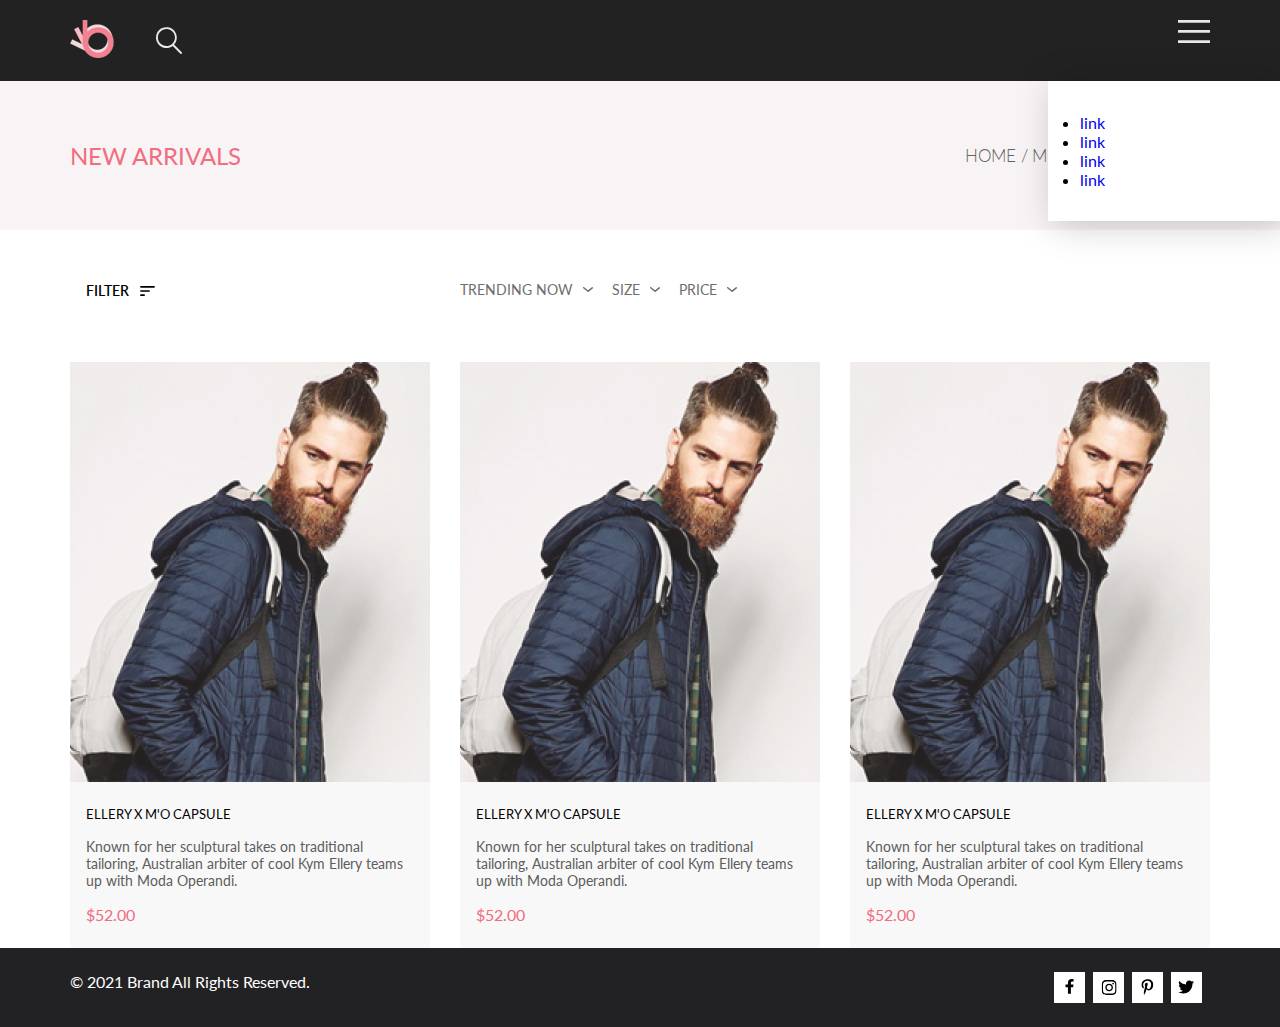
==== index.html @ 2cb0a911 "25 june" ====
<!DOCTYPE html>
<html lang="en">
<head>
    <link rel="preconnect" href="https://fonts.googleapis.com">
    <link rel="preconnect" href="https://fonts.gstatic.com" crossorigin>
    <link href="https://fonts.googleapis.com/css2?family=Lato:wght@300;400;700&display=swap" rel="stylesheet">
    <meta charset="UTF-8">
    <meta http-equiv="X-UA-Compatible" content="IE=edge">
    <meta name="viewport" content="width=device-width, initial-scale=1.0">
    <title>Document</title>
    <link rel="stylesheet" href="css/style.css">
</head>
<body>
    <div class="box-content">
        <header class="header center">
            <div class="header__left">
                <a href="index.html" class="logo"><img src="img/logo.svg" alt=""></a>
                <svg width="27" height="28" viewBox="0 0 27 28" fill="none" xmlns="http://www.w3.org/2000/svg">
                    <path d="M19.0589 17.6249C20.6705 15.8648 21.6275 13.6038 21.769 11.2215C21.9106 8.8392 21.2281 6.48075 19.8362 4.5422C18.4443 2.60365 16.4278 1.20306 14.1252 0.575643C11.8227 -0.0517774 9.37437 0.132183 7.19143 1.09663C5.0085 2.06108 3.22389 3.74727 2.1373 5.87205C1.05071 7.99682 0.728322 10.4308 1.22426 12.7652C1.72021 15.0996 3.00428 17.1922 4.86085 18.6917C6.71741 20.1912 9.0334 21.0063 11.4199 20.9999C13.6723 21.003 15.8638 20.269 17.6599 18.9099L25.4079 26.7169C25.4934 26.806 25.5958 26.8771 25.7091 26.926C25.8225 26.975 25.9444 27.0008 26.0679 27.0019C26.1916 27.0023 26.314 26.9772 26.4276 26.9282C26.5411 26.8792 26.6434 26.8072 26.7279 26.7169C26.9018 26.536 26.999 26.2949 26.999 26.0439C26.999 25.793 26.9018 25.5518 26.7279 25.3709L19.0589 17.6249ZM2.88589 10.4999C2.89873 8.81465 3.41021 7.17089 4.35586 5.77587C5.30151 4.38086 6.63899 3.29703 8.1997 2.66102C9.76042 2.02501 11.4745 1.86529 13.1258 2.202C14.7772 2.53871 16.2919 3.35678 17.479 4.55307C18.6661 5.74935 19.4725 7.27031 19.7965 8.92421C20.1204 10.5781 19.9475 12.2909 19.2995 13.8467C18.6515 15.4024 17.5574 16.7315 16.1551 17.6664C14.7529 18.6013 13.1052 19.1001 11.4199 19.0999C9.14843 19.0891 6.97409 18.1774 5.3741 16.5651C3.77412 14.9527 2.87924 12.7714 2.88589 10.4999Z" fill="#E8E8E8"/>
                    </svg>
                    
            </div>

            <div class="header__right">
                <label for="burger"><img src="img/burger.svg" 
                    alt="burger-menu"></label>
                <input id="burger" type="checkbox">
                <nav class="nav">
                    <ul>
                        <li><a href="#">link</a></li>
                        <li><a href="#">link</a></li>
                        <li><a href="#">link</a></li>
                        <li><a href="#">link</a></li>
                    </ul>
                    
                </nav>
            </div>

        </header>
        <div class="top-head center">
            <h2 class="top-head__heading">NEW ARRIVALS</h2>
            <nav class="breadcrumbs">
                <a href="" class="breadcrumbs__link">HOME /</a>
                <a href="" class="breadcrumbs__link">MEN /</a>
                <a href="" class="breadcrumbs__link breadcrumbs__link_site">NEW ARRIVALS</a>
            </nav>
        </div>
    
        <div class="filter-sort center">
            <details class="filter" >
                <!-- open -->
                <summary class="filter__summary"><span class="filter__heading">FILTER</span>
                    <svg width="15" height="10" viewBox="0 0 15 10" fill="none" xmlns="http://www.w3.org/2000/svg">
                        <path d="M0.833333 10H4.16667C4.625 10 5 9.625 5 9.16667C5 8.70833 4.625 8.33333 4.16667 8.33333H0.833333C0.375 8.33333 0 8.70833 0 9.16667C0 9.625 0.375 10 0.833333 10ZM0 0.833333C0 1.29167 0.375 1.66667 0.833333 1.66667H14.1667C14.625 1.66667 15 1.29167 15 0.833333C15 0.375 14.625 0 14.1667 0H0.833333C0.375 0 0 0.375 0 0.833333ZM0.833333 5.83333H9.16667C9.625 5.83333 10 5.45833 10 5C10 4.54167 9.625 4.16667 9.16667 4.16667H0.833333C0.375 4.16667 0 4.54167 0 5C0 5.45833 0.375 5.83333 0.833333 5.83333Z" fill="black"/>
                        </svg>
                        
                </summary>
                <div class="filter__content">
                    <details open class="filter__item">
                        <summary class="filter__head">
                            CATEGORY
                        </summary>
                        <div class="filter__link-box">
                            <a href="" class="filter__link"> Accessories</a>
                        <a href="" class="filter__link"> Bags</a>
                        <a href="" class="filter__link"> Denim</a>
                        <a href="" class="filter__link"> Hoodies & Sweatshirts</a>
                        <a href="" class="filter__link"> Jackets & Coats</a>
                        <a href="" class="filter__link"> Polos</a>
                        <a href="" class="filter__link"> Shirts</a>
                        <a href="" class="filter__link"> Shoes</a>
                        <a href="" class="filter__link"> Sweaters & Knits</a>
                        <a href="" class="filter__link"> T-Shirts</a>
                        <a href="" class="filter__link"> Tanks</a>
                        </div>
                    </details>
                    <details class="filter__item">
                        <summary class="filter__head">
                            BRAND
                        </summary>
                        <div class="filter__link-box">
                            <a href="" class="filter__link"> Accessories</a>
                        <a href="" class="filter__link"> Bags</a>
                        <a href="" class="filter__link"> Denim</a>
                        <a href="" class="filter__link"> Hoodies & Sweatshirts</a>
                        <a href="" class="filter__link"> Jackets & Coats</a>
                        <a href="" class="filter__link"> Polos</a>
                        <a href="" class="filter__link"> Shirts</a>
                        <a href="" class="filter__link"> Shoes</a>
                        <a href="" class="filter__link"> Sweaters & Knits</a>
                        <a href="" class="filter__link"> T-Shirts</a>
                        <a href="" class="filter__link"> Tanks</a>
                        </div>
                    </details>
                    <details class="filter__item">
                        <summary class="filter__head">
                            DESIGN
                        </summary>
                        <div class="filter__link-box">
                            <a href="" class="filter__link"> Accessories</a>
                        <a href="" class="filter__link"> Bags</a>
                        <a href="" class="filter__link"> Denim</a>
                        <a href="" class="filter__link"> Hoodies & Sweatshirts</a>
                        <a href="" class="filter__link"> Jackets & Coats</a>
                        <a href="" class="filter__link"> Polos</a>
                        <a href="" class="filter__link"> Shirts</a>
                        <a href="" class="filter__link"> Shoes</a>
                        <a href="" class="filter__link"> Sweaters & Knits</a>
                        <a href="" class="filter__link"> T-Shirts</a>
                        <a href="" class="filter__link"> Tanks</a>
                        </div>
                    </details>
                </div>
            </details>
            <div class="sort">
                <details class="sort__details">
                    <summary class="sort__summary"><span class="sort__heading">TRENDING NOW</span>
                        <svg width="11" height="6" viewBox="0 0 11 6" fill="none" xmlns="http://www.w3.org/2000/svg">
                            <path d="M5.00214 5.00214C4.83521 5.00247 4.67343 4.94433 4.54488 4.83782L0.258102 1.2655C0.112196 1.14422 0.0204417 0.969958 0.00302325 0.781035C-0.0143952 0.592112 0.0439493 0.404007 0.165221 0.258101C0.286493 0.112196 0.460759 0.0204417 0.649682 0.00302327C0.838605 -0.0143952 1.02671 0.043949 1.17262 0.165221L5.00214 3.36602L8.83167 0.279536C8.90475 0.220188 8.98884 0.175869 9.0791 0.149125C9.16937 0.122382 9.26403 0.113741 9.35764 0.1237C9.45126 0.133659 9.54198 0.162021 9.6246 0.207156C9.70722 0.252292 9.7801 0.313311 9.83906 0.386705C9.90449 0.460167 9.95405 0.546351 9.98462 0.639855C10.0152 0.733359 10.0261 0.83217 10.0167 0.930097C10.0073 1.02802 9.97784 1.12296 9.93005 1.20895C9.88227 1.29494 9.81724 1.37013 9.73904 1.42982L5.45225 4.88068C5.32002 4.97036 5.16154 5.01312 5.00214 5.00214V5.00214Z" fill="#6F6E6E"/>
                            </svg>
                            
                    </summary>
                </details>
    
                <details class="sort__details">
                    <summary class="sort__summary"><span class="sort__heading">SIZE</span>
                        <svg width="11" height="6" viewBox="0 0 11 6" fill="none" xmlns="http://www.w3.org/2000/svg">
                            <path d="M5.00214 5.00214C4.83521 5.00247 4.67343 4.94433 4.54488 4.83782L0.258102 1.2655C0.112196 1.14422 0.0204417 0.969958 0.00302325 0.781035C-0.0143952 0.592112 0.0439493 0.404007 0.165221 0.258101C0.286493 0.112196 0.460759 0.0204417 0.649682 0.00302327C0.838605 -0.0143952 1.02671 0.043949 1.17262 0.165221L5.00214 3.36602L8.83167 0.279536C8.90475 0.220188 8.98884 0.175869 9.0791 0.149125C9.16937 0.122382 9.26403 0.113741 9.35764 0.1237C9.45126 0.133659 9.54198 0.162021 9.6246 0.207156C9.70722 0.252292 9.7801 0.313311 9.83906 0.386705C9.90449 0.460167 9.95405 0.546351 9.98462 0.639855C10.0152 0.733359 10.0261 0.83217 10.0167 0.930097C10.0073 1.02802 9.97784 1.12296 9.93005 1.20895C9.88227 1.29494 9.81724 1.37013 9.73904 1.42982L5.45225 4.88068C5.32002 4.97036 5.16154 5.01312 5.00214 5.00214V5.00214Z" fill="#6F6E6E"/>
                            </svg>
                            
                    </summary>
                    <div class="sort__box">
                        <div class="sort__check">
                            <input id="sort__check1" type="checkbox">
                            <label for="sort__check1">XS</label>
                        </div>
    
                        <div class="sort__check">
                            <input id="sort__check2" type="checkbox">
                            <label for="sort__check2">S</label>
                        </div>
    
                        <div class="sort__check">
                            <input id="sort__check3" type="checkbox">
                            <label for="sort__check3">M</label>
                        </div>
    
                        <div class="sort__check">
                            <input id="sort__check4" type="checkbox">
                            <label for="sort__check4">L</label>
                        </div>
                    </div>
                </details>
    
                <details >
                    <summary class="sort__summary"><span class="sort__heading">PRICE</span>
                        <svg width="11" height="6" viewBox="0 0 11 6" fill="none" xmlns="http://www.w3.org/2000/svg">
                            <path d="M5.00214 5.00214C4.83521 5.00247 4.67343 4.94433 4.54488 4.83782L0.258102 1.2655C0.112196 1.14422 0.0204417 0.969958 0.00302325 0.781035C-0.0143952 0.592112 0.0439493 0.404007 0.165221 0.258101C0.286493 0.112196 0.460759 0.0204417 0.649682 0.00302327C0.838605 -0.0143952 1.02671 0.043949 1.17262 0.165221L5.00214 3.36602L8.83167 0.279536C8.90475 0.220188 8.98884 0.175869 9.0791 0.149125C9.16937 0.122382 9.26403 0.113741 9.35764 0.1237C9.45126 0.133659 9.54198 0.162021 9.6246 0.207156C9.70722 0.252292 9.7801 0.313311 9.83906 0.386705C9.90449 0.460167 9.95405 0.546351 9.98462 0.639855C10.0152 0.733359 10.0261 0.83217 10.0167 0.930097C10.0073 1.02802 9.97784 1.12296 9.93005 1.20895C9.88227 1.29494 9.81724 1.37013 9.73904 1.42982L5.45225 4.88068C5.32002 4.97036 5.16154 5.01312 5.00214 5.00214V5.00214Z" fill="#6F6E6E"/>
                            </svg>
                            
                    </summary>
                </details>
            </div>
        </div>
    
        <div class="product-box center">
            <div class="product">
                <img class="product__img" src="img/product1.jpg" alt="product">
                <div class="product__content">
                    <a href="#" class="product__name">ELLERY X M'O CAPSULE</a>
                    <p class="product__text">
                        Known for her sculptural takes on traditional tailoring, Australian arbiter of cool Kym Ellery teams up with Moda Operandi.
                    </p>
                    <p class="product__price">$52.00</p>
                </div>
            </div>
            <div class="product">
                <img class="product__img" src="img/product1.jpg" alt="product">
                <div class="product__content">
                    <a href="#" class="product__name">ELLERY X M'O CAPSULE</a>
                    <p class="product__text">
                        Known for her sculptural takes on traditional tailoring, Australian arbiter of cool Kym Ellery teams up with Moda Operandi.
                    </p>
                    <p class="product__price">$52.00</p>
                </div>
            </div>
    
            <div class="product">
                <img class="product__img" src="img/product1.jpg" alt="product">
                <div class="product__content">
                    <a href="#" class="product__name">ELLERY X M'O CAPSULE</a>
                    <p class="product__text">
                        Known for her sculptural takes on traditional tailoring, Australian arbiter of cool Kym Ellery teams up with Moda Operandi.
                    </p>
                    <p class="product__price">$52.00</p>
                </div>
            </div>
        </div>
    
        <footer class="footer center">
            <div class="container">
                <div class="footer__wrapper">
                    <div class="footer__copyright">
                        © 2021  Brand  All Rights Reserved.
                    </div>
                    <div class="footer__socials">
                        <div class="footer__socials__faicebook">
                            <a href="#"><svg class="change-color" width="11" height="16" viewBox="0 0 11 16" fill="none" xmlns="http://www.w3.org/2000/svg">
                                <path d="M9.08836 8.28L9.50686 5.61602H6.89022V3.88729C6.89022 3.15847 7.25574 2.44806 8.42765 2.44806H9.61722V0.179975C9.61722 0.179975 8.53772 0 7.50561 0C5.35073 0 3.9422 1.27593 3.9422 3.5857V5.61602H1.54688V8.28H3.9422V14.72H6.89022V8.28H9.08836Z" fill="black"/>
                                </svg>
                                </a>
                        </div>
                        <div class="footer__socials__inst">
                            <a href="#">
                                <svg class="change-color" width="16" height="17" viewBox="0 0 16 17" fill="none" xmlns="http://www.w3.org/2000/svg">
                                    <g clip-path="url(#clip0_128_234)">
                                    <path d="M8.13897 4.68159C6.02383 4.68159 4.31774 6.38491 4.31774 8.49663C4.31774 10.6083 6.02383 12.3117 8.13897 12.3117C10.2541 12.3117 11.9602 10.6083 11.9602 8.49663C11.9602 6.38491 10.2541 4.68159 8.13897 4.68159ZM8.13897 10.9769C6.77211 10.9769 5.65467 9.8646 5.65467 8.49663C5.65467 7.12866 6.76878 6.01636 8.13897 6.01636C9.50915 6.01636 10.6233 7.12866 10.6233 8.49663C10.6233 9.8646 9.50583 10.9769 8.13897 10.9769V10.9769ZM13.0078 4.52554C13.0078 5.02026 12.6087 5.41538 12.1165 5.41538C11.621 5.41538 11.2252 5.01694 11.2252 4.52554C11.2252 4.03413 11.6243 3.63569 12.1165 3.63569C12.6087 3.63569 13.0078 4.03413 13.0078 4.52554ZM15.5386 5.42866C15.4821 4.23667 15.2094 3.18081 14.3347 2.31089C13.4634 1.44097 12.4058 1.1687 11.2119 1.10894C9.9814 1.03921 6.29321 1.03921 5.0627 1.10894C3.8721 1.16538 2.81453 1.43765 1.93987 2.30757C1.06522 3.17749 0.795836 4.23335 0.735973 5.42534C0.666134 6.65386 0.666134 10.3361 0.735973 11.5646C0.79251 12.7566 1.06522 13.8124 1.93987 14.6824C2.81453 15.5523 3.86878 15.8246 5.0627 15.8843C6.29321 15.9541 9.9814 15.9541 11.2119 15.8843C12.4058 15.8279 13.4634 15.5556 14.3347 14.6824C15.2061 13.8124 15.4788 12.7566 15.5386 11.5646C15.6085 10.3361 15.6085 6.65718 15.5386 5.42866V5.42866ZM13.949 12.8828C13.6895 13.5335 13.1874 14.0349 12.5322 14.2972C11.5511 14.6857 9.22314 14.596 8.13897 14.596C7.05479 14.596 4.72348 14.6824 3.74573 14.2972C3.09389 14.0382 2.59171 13.5369 2.32898 12.8828C1.93987 11.9033 2.02967 9.57905 2.02967 8.49663C2.02967 7.41421 1.9432 5.08667 2.32898 4.1105C2.58838 3.45972 3.09056 2.95835 3.74573 2.69604C4.7268 2.30757 7.05479 2.39722 8.13897 2.39722C9.22314 2.39722 11.5545 2.31089 12.5322 2.69604C13.184 2.95503 13.6862 3.4564 13.949 4.1105C14.3381 5.08999 14.2483 7.41421 14.2483 8.49663C14.2483 9.57905 14.3381 11.9066 13.949 12.8828Z" fill="black"/>
                                    </g>
                                    <defs>
                                    <clipPath id="clip0_128_234">
                                    <rect width="14.8991" height="17" fill="white" transform="translate(0.685547)"/>
                                    </clipPath>
                                    </defs>
                                    </svg>
                            </a>
                        </div>
                        <div class="footer__socials__pintrest">
                            <a href="#"><svg class="change-color" width="13" height="16" viewBox="0 0 13 16" fill="none" xmlns="http://www.w3.org/2000/svg">
                                <g clip-path="url(#clip0_128_242)">
                                <path d="M6.74032 0.203125C3.55564 0.203125 0.408203 2.34063 0.408203 5.8C0.408203 8 1.63738 9.25 2.38233 9.25C2.68963 9.25 2.86655 8.3875 2.86655 8.14375C2.86655 7.85313 2.13091 7.23438 2.13091 6.025C2.13091 3.5125 4.03055 1.73125 6.4889 1.73125C8.60271 1.73125 10.1671 2.94062 10.1671 5.1625C10.1671 6.82187 9.50597 9.93437 7.36422 9.93437C6.59133 9.93437 5.93018 9.37187 5.93018 8.56563C5.93018 7.38438 6.74963 6.24062 6.74963 5.02187C6.74963 2.95312 3.835 3.32812 3.835 5.82812C3.835 6.35313 3.90018 6.93437 4.13298 7.4125C3.70463 9.26875 2.82931 12.0344 2.82931 13.9469C2.82931 14.5375 2.91311 15.1188 2.96899 15.7094C3.07452 15.8281 3.02175 15.8156 3.18316 15.7563C4.74757 13.6 4.69169 13.1781 5.3994 10.3562C5.78119 11.0875 6.76826 11.4812 7.55046 11.4812C10.8469 11.4812 12.3275 8.24688 12.3275 5.33125C12.3275 2.22813 9.66427 0.203125 6.74032 0.203125Z" fill="black"/>
                                </g>
                                <defs>
                                <clipPath id="clip0_128_242">
                                <rect width="11.9193" height="16" fill="white" transform="translate(0.408203)"/>
                                </clipPath>
                                </defs>
                                </svg>
                                </a>
                        </div>
                        <div class="footer__socials__twitter">
                            <a href="#"><svg class="change-color" width="17" height="16" viewBox="0 0 17 16" fill="none" xmlns="http://www.w3.org/2000/svg">
                                <g clip-path="url(#clip0_128_238)">
                                <path d="M14.417 4.74052C14.427 4.88264 14.427 5.0248 14.427 5.16692C14.427 9.50192 11.1498 14.4969 5.15986 14.4969C3.31448 14.4969 1.60022 13.9588 0.158203 13.0248C0.420396 13.0552 0.67247 13.0654 0.944752 13.0654C2.46741 13.0654 3.8691 12.5476 4.98843 11.6644C3.5565 11.6339 2.3565 10.6898 1.94305 9.39027C2.14475 9.4207 2.34642 9.44102 2.5582 9.44102C2.85063 9.44102 3.14308 9.40039 3.41533 9.32936C1.92291 9.02477 0.803551 7.70498 0.803551 6.11108V6.07048C1.23715 6.31414 1.74139 6.46642 2.2758 6.4867C1.39849 5.89786 0.823727 4.8928 0.823727 3.75573C0.823727 3.14661 0.985041 2.58823 1.26741 2.10092C2.87077 4.09077 5.28086 5.39023 7.98334 5.53239C7.93293 5.28873 7.90266 5.03495 7.90266 4.78114C7.90266 2.97402 9.35477 1.50195 11.1598 1.50195C12.0976 1.50195 12.9446 1.89789 13.5396 2.53748C14.2757 2.39536 14.9816 2.12123 15.6068 1.74561C15.3648 2.50705 14.8505 3.14664 14.1749 3.5527C14.8304 3.48167 15.4657 3.29889 16.0505 3.04511C15.6069 3.69483 15.0522 4.27348 14.417 4.74052Z" fill="black"/>
                                </g>
                                <defs>
                                <clipPath id="clip0_128_238">
                                <rect width="15.8924" height="16" fill="white" transform="translate(0.158203)"/>
                                </clipPath>
                                </defs>
                                </svg>
                                </a>
                        </div>
                    </div>
                </div>
            </div>
        </footer>
    </div>
</body>
</html>
---- css/style.css ----
* {
  margin: 0;
  padding: 0;
  box-sizing: border-box;
}

summary {
  display: block;
}

summary::-webkit-details-marker {
  display: none;
}

body {
  font-family: "Lato", sans-serif;
}

.header {
  background-color: #222;
  padding-top: 20px;
  padding-bottom: 20px;
  display: flex;
  justify-content: space-between;
}
.header__left {
  display: flex;
  align-items: center;
  gap: 41px;
}

#burger {
  position: absolute;
  left: -999999px;
  visibility: hidden;
}
#burger:checked ~ .nav {
  right: -232px;
}

.box-content {
  overflow: hidden;
}

.nav {
  background: #FFFFFF;
  box-shadow: 6px 4px 35px rgba(0, 0, 0, 0.21);
  width: 232px;
  padding: 32px;
  position: absolute;
  box-sizing: border-box;
  top: 81px;
  right: 0;
  transition: right 0.3s;
}

.center {
  padding-left: calc(50% - 570px);
  padding-right: calc(50% - 570px);
}

a {
  text-decoration: none;
}

.filter-sort {
  height: 132px;
  position: relative;
  display: flex;
  gap: 30px;
  padding-top: 39px;
}

.filter {
  position: relative;
  width: 360px;
  padding-top: 13px;
  z-index: 10;
}
.filter__content {
  background: #FFFFFF;
  padding-top: 0;
  padding-right: 16px;
  padding-bottom: 16px;
  padding-left: 16px;
}
.filter[open] {
  background: #FFFFFF;
  box-shadow: 6px 4px 35px rgba(0, 0, 0, 0.21);
}
.filter[open] .filter__heading {
  color: #F16D7F;
}
.filter[open] path {
  fill: #F16D7F;
}
.filter__summary {
  display: flex;
  align-items: center;
  gap: 11px;
  padding-left: 16px;
  cursor: pointer;
}
.filter__heading {
  font-size: 14px;
  font-weight: 600;
  line-height: 17px;
  color: #000;
}
.filter__item {
  margin-top: 16px;
}
.filter__link-box {
  display: flex;
  flex-direction: column;
  gap: 11px;
  padding: 24px 16px;
}
.filter__link {
  font-style: normal;
  font-weight: 400;
  font-size: 14px;
  line-height: 17px;
  color: #6F6E6E;
}
.filter__link:hover {
  color: #F16D7F;
}
.filter__head {
  padding: 8px 11px 11px 11px;
  font-style: normal;
  font-weight: 400;
  font-size: 14px;
  line-height: 17px;
  color: #6F6E6E;
  border-bottom: 1px solid #EBEBEB;
  border-left: 5px solid #F16D7F;
}
.filter__item[open] .filter__head {
  color: #F16D7F;
}

.sort {
  padding-top: 12px;
  display: flex;
  gap: 18px;
}
.sort__details {
  position: relative;
}
.sort__summary {
  display: flex;
  align-items: center;
  gap: 10px;
}
.sort__heading {
  font-style: normal;
  font-weight: 400;
  font-size: 14px;
  line-height: 17px;
  color: #6F6E6E;
}
.sort__box {
  display: flex;
  flex-direction: column;
  gap: 8px;
  position: absolute;
  left: -9px;
  top: 22px;
  background: #fff;
  box-shadow: 6px 4px 35px rgba(0, 0, 0, 0.21);
  padding: 7px 30px 11px 9px;
}
.sort__check {
  display: flex;
  gap: 9px;
  font-weight: 400;
  font-size: 14px;
  color: #6F6E6E;
}

.product-box {
  display: flex;
  justify-content: center;
  align-items: center;
  flex-wrap: wrap;
  gap: 30px;
}

.top-head {
  background: #F8F3F4;
  padding-top: 60px;
  padding-bottom: 60px;
  display: flex;
  align-items: center;
  justify-content: space-between;
}
.top-head__heading {
  font-size: 24px;
  font-weight: 400;
  line-height: 29px;
  color: #F16D7F;
}

.breadcrumbs__link {
  font-size: 17px;
  font-weight: 300;
  line-height: 17px;
  color: #636363;
}
.breadcrumbs__link_site {
  font-weight: 700;
  color: #F16D7F;
}

.product {
  width: 360px;
  display: flex;
  flex-direction: column;
}
.product__img {
  width: 100%;
}
.product__content {
  padding: 24px 16px;
  background-color: #F8F8F8;
  display: flex;
  flex-direction: column;
  gap: 16px;
}
.product__name {
  font-size: 13px;
  font-weight: 400;
  line-height: 16px;
  color: #000;
}
.product__text {
  font-size: 14px;
  color: #5D5D5D;
}
.product__price {
  font-size: 16px;
  line-height: 19px;
  font-style: normal;
  color: #F16D7F;
}

.footer {
  padding-top: 24px;
  padding-bottom: 24px;
  background: rgb(34, 34, 36);
  color: #fff;
}
.footer__wrapper {
  display: flex;
  justify-content: space-between;
  flex-wrap: wrap;
}
.footer__copyright {
  font-size: 16px;
  font-weight: 400;
}
.footer__socials {
  display: flex;
  justify-content: space-between;
}
.footer__socials__faicebook, .footer__socials__inst, .footer__socials__pintrest, .footer__socials__twitter {
  width: 31px;
  height: 31px;
  background: #fff;
  margin-right: 8px;
}
.footer__socials__faicebook svg, .footer__socials__inst svg, .footer__socials__pintrest svg, .footer__socials__twitter svg {
  display: block;
  margin: 0 auto;
  margin-top: 7px;
}

.change-color:hover path {
  fill: #F16D7F;
}/*# sourceMappingURL=style.css.map */
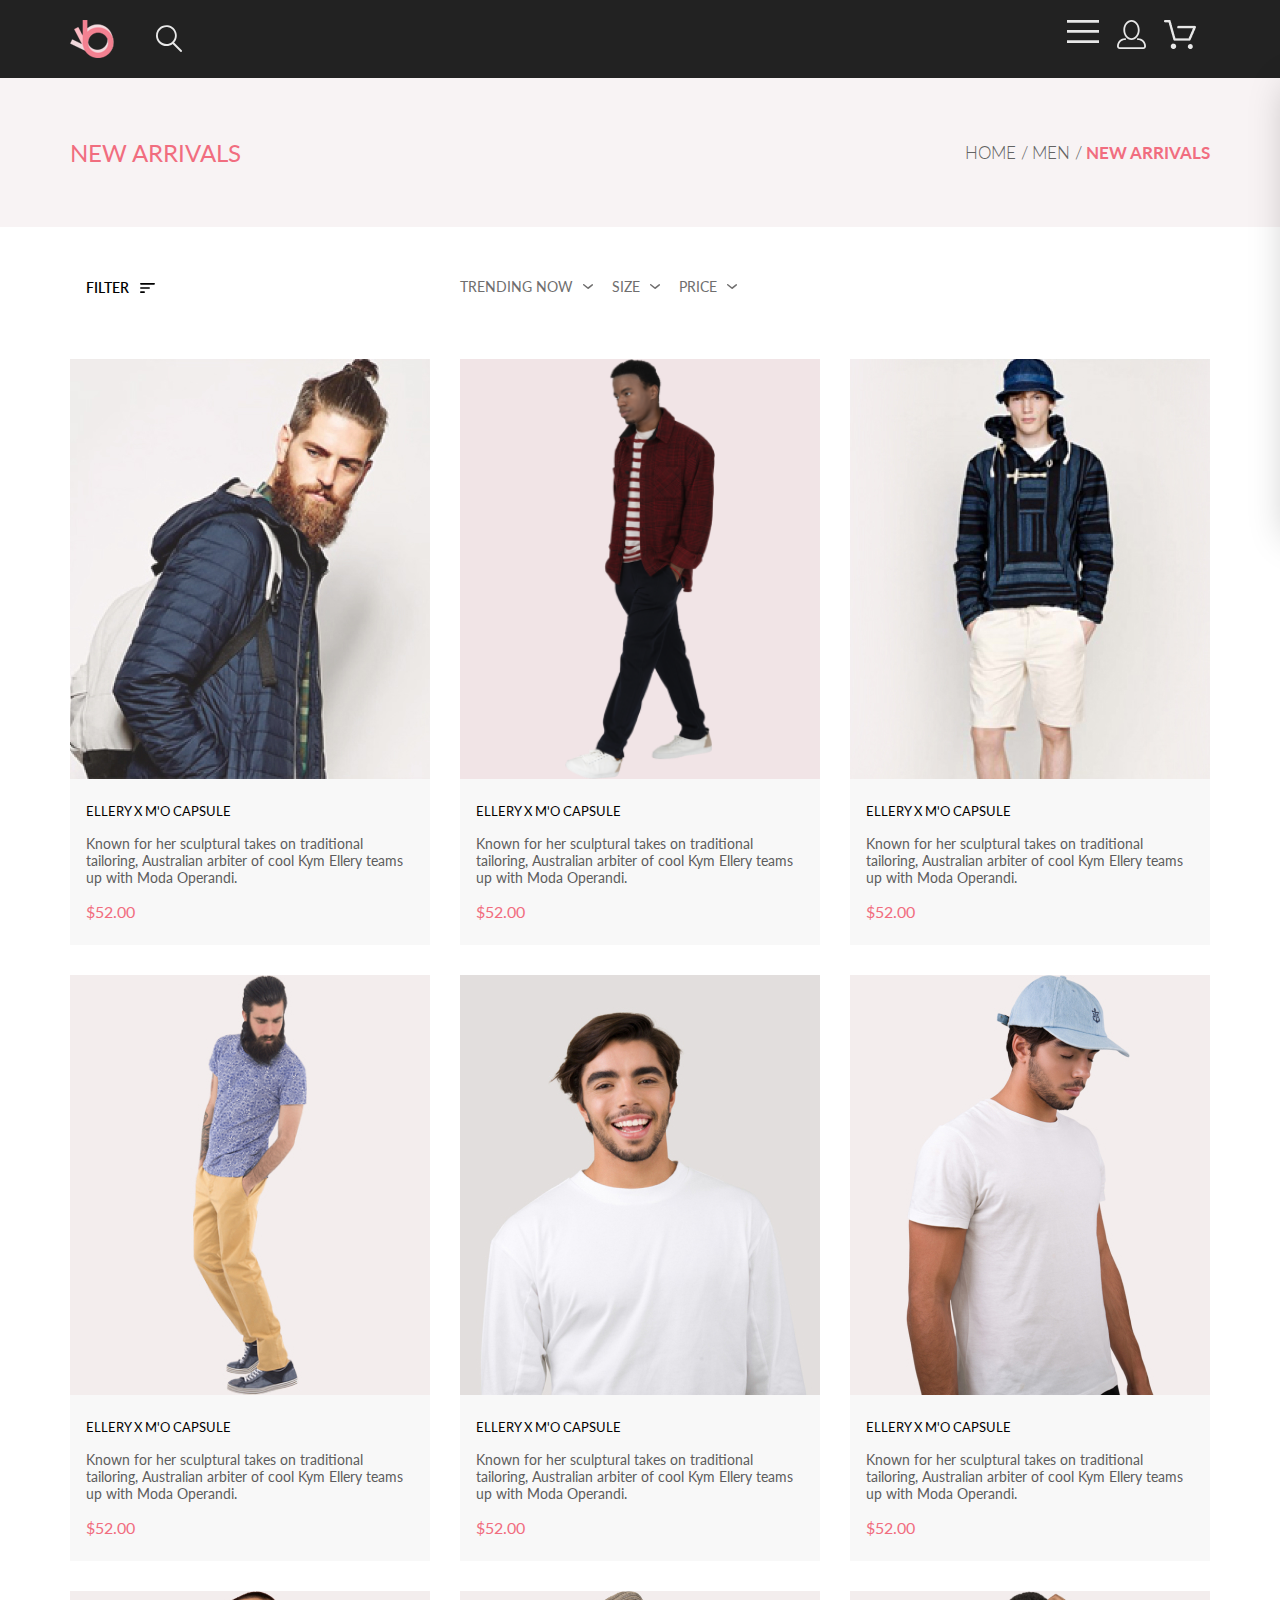
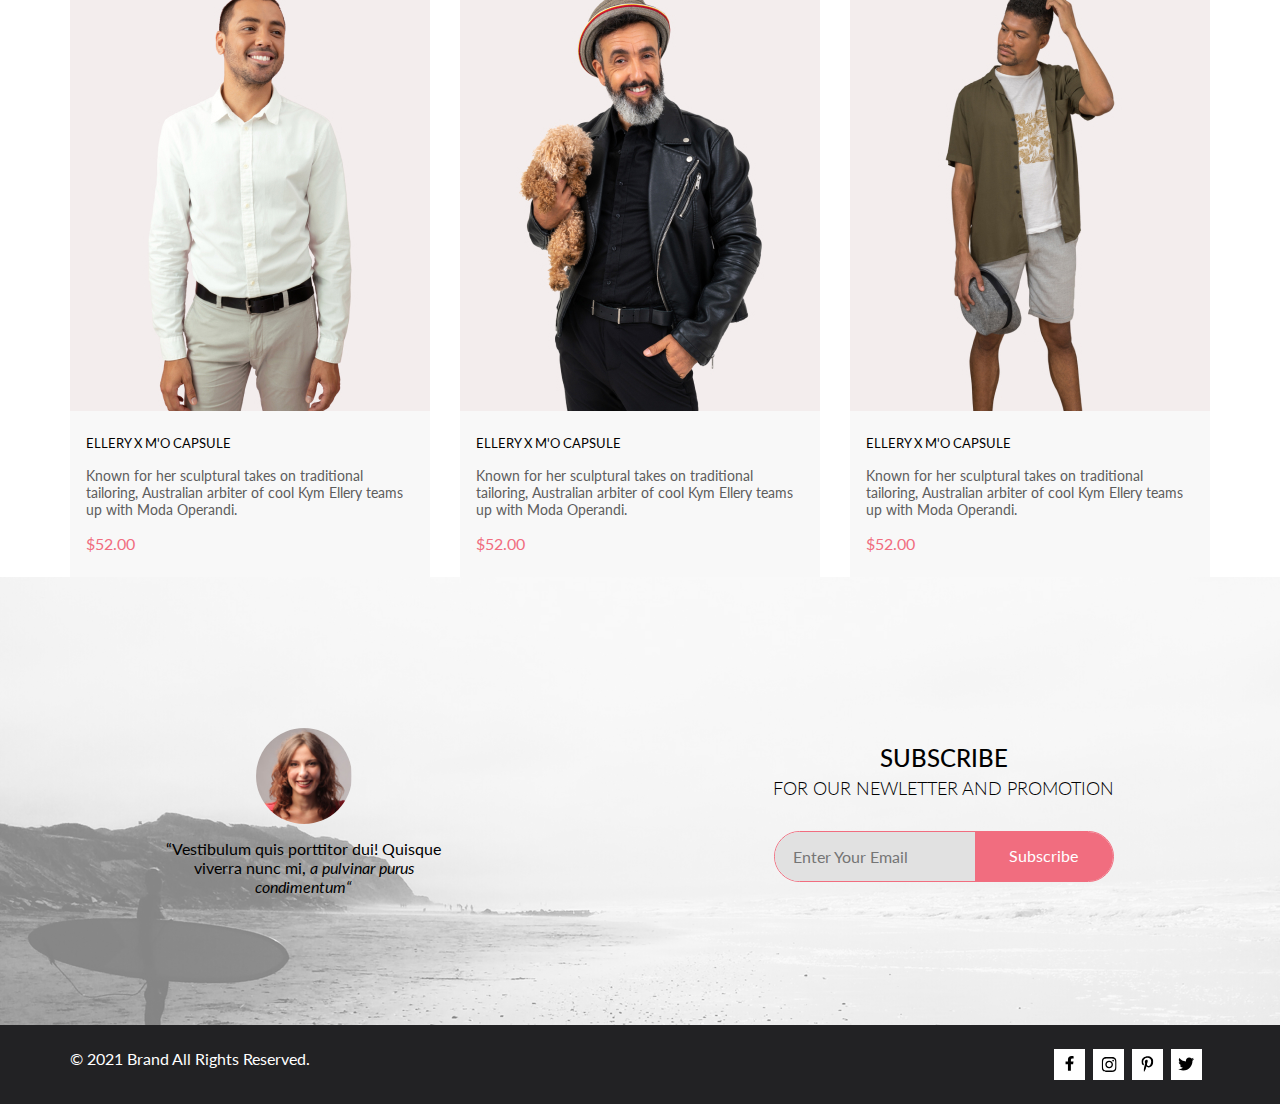
==== commit 65dff0bb: "26 june" ====
--- a/index.html
+++ b/index.html
@@ -9,6 +9,7 @@
     <meta name="viewport" content="width=device-width, initial-scale=1.0">
     <title>Document</title>
     <link rel="stylesheet" href="css/style.css">
+    <link rel="stylesheet" href="css/reset.css">
 </head>
 <body>
     <div class="box-content">
@@ -27,13 +28,39 @@
                 <input id="burger" type="checkbox">
                 <nav class="nav">
                     <ul>
-                        <li><a href="#">link</a></li>
-                        <li><a href="#">link</a></li>
-                        <li><a href="#">link</a></li>
-                        <li><a href="#">link</a></li>
+                        <div class="nav__title">MENU</div>
+                        <li >
+                            <a class="nav__link" href="#">WOMAN</a>
+                            <ul>
+                                <li class="nav__list"><a href="">T-Shirt</a></li>
+                                <li class="nav__list"><a href="">Denim</a></li>
+                                <li class="nav__list"><a href="">Dress</a></li>
+                                <li class="nav__list"><a href="">Shoes</a></li>
+                            </ul>
+                        </li>
+                        <li>
+                            <a class="nav__link" href="#">MAN</a>
+                            <ul>
+                                <li class="nav__list"><a href="">T-Shirt</a></li>
+                                <li class="nav__list"><a href="">Denim</a></li>
+                                <li class="nav__list"><a href="">Dress</a></li>
+                                <li class="nav__list"><a href="">Shoes</a></li>
+                            </ul>
+                        </li>
+                        <li>
+                            <a class="nav__link" href="#">KIDS</a>
+                            <ul>
+                                <li class="nav__list"><a href="">T-Shirt</a></li>
+                                <li class="nav__list"><a href="">Denim</a></li>
+                                <li class="nav__list"><a href="">Dress</a></li>
+                                <li class="nav__list"><a href="">Shoes</a></li>
+                            </ul>
+                        </li>
                     </ul>
                     
                 </nav>
+                <img src="img/man-icon.svg" alt="man-icon">
+                <img class="header__basket-icon" src="img/basket-icon.png" alt="basket-icon">
             </div>
 
         </header>
@@ -174,28 +201,128 @@
                     <p class="product__price">$52.00</p>
                 </div>
             </div>
-            <div class="product">
-                <img class="product__img" src="img/product1.jpg" alt="product">
-                <div class="product__content">
-                    <a href="#" class="product__name">ELLERY X M'O CAPSULE</a>
-                    <p class="product__text">
-                        Known for her sculptural takes on traditional tailoring, Australian arbiter of cool Kym Ellery teams up with Moda Operandi.
-                    </p>
-                    <p class="product__price">$52.00</p>
-                </div>
-            </div>
-    
-            <div class="product">
-                <img class="product__img" src="img/product1.jpg" alt="product">
-                <div class="product__content">
-                    <a href="#" class="product__name">ELLERY X M'O CAPSULE</a>
-                    <p class="product__text">
-                        Known for her sculptural takes on traditional tailoring, Australian arbiter of cool Kym Ellery teams up with Moda Operandi.
-                    </p>
-                    <p class="product__price">$52.00</p>
-                </div>
-            </div>
+            <div class="product product__img-pink">
+                <img class="product__img product__img_pink" src="img/product2.png" alt="product">
+                <div class="product__content">
+                    <a href="#" class="product__name">ELLERY X M'O CAPSULE</a>
+                    <p class="product__text">
+                        Known for her sculptural takes on traditional tailoring, Australian arbiter of cool Kym Ellery teams up with Moda Operandi.
+                    </p>
+                    <p class="product__price">$52.00</p>
+                </div>
+            </div>
+    
+            <div class="product">
+                <img class="product__img" src="img/product3.jpg" alt="product">
+                <div class="product__content">
+                    <a href="#" class="product__name">ELLERY X M'O CAPSULE</a>
+                    <p class="product__text">
+                        Known for her sculptural takes on traditional tailoring, Australian arbiter of cool Kym Ellery teams up with Moda Operandi.
+                    </p>
+                    <p class="product__price">$52.00</p>
+                </div>
+            </div>
+
+            <div class="product">
+                <img class="product__img" src="img/product4.jpg" alt="product">
+                <div class="product__content">
+                    <a href="#" class="product__name">ELLERY X M'O CAPSULE</a>
+                    <p class="product__text">
+                        Known for her sculptural takes on traditional tailoring, Australian arbiter of cool Kym Ellery teams up with Moda Operandi.
+                    </p>
+                    <p class="product__price">$52.00</p>
+                </div>
+            </div>
+
+            <div class="product">
+                <img class="product__img" src="img/product5.jpg" alt="product">
+                <div class="product__content">
+                    <a href="#" class="product__name">ELLERY X M'O CAPSULE</a>
+                    <p class="product__text">
+                        Known for her sculptural takes on traditional tailoring, Australian arbiter of cool Kym Ellery teams up with Moda Operandi.
+                    </p>
+                    <p class="product__price">$52.00</p>
+                </div>
+            </div>
+            <div class="product">
+                <img class="product__img" src="img/product6.jpg" alt="product">
+                <div class="product__content">
+                    <a href="#" class="product__name">ELLERY X M'O CAPSULE</a>
+                    <p class="product__text">
+                        Known for her sculptural takes on traditional tailoring, Australian arbiter of cool Kym Ellery teams up with Moda Operandi.
+                    </p>
+                    <p class="product__price">$52.00</p>
+                </div>
+            </div>
+
+            <div class="product">
+                <img class="product__img" src="img/product7.jpg" alt="product">
+                <div class="product__content">
+                    <a href="#" class="product__name">ELLERY X M'O CAPSULE</a>
+                    <p class="product__text">
+                        Known for her sculptural takes on traditional tailoring, Australian arbiter of cool Kym Ellery teams up with Moda Operandi.
+                    </p>
+                    <p class="product__price">$52.00</p>
+                </div>
+            </div>
+
+            <div class="product">
+                <img class="product__img" src="img/product8.jpg" alt="product">
+                <div class="product__content">
+                    <a href="#" class="product__name">ELLERY X M'O CAPSULE</a>
+                    <p class="product__text">
+                        Known for her sculptural takes on traditional tailoring, Australian arbiter of cool Kym Ellery teams up with Moda Operandi.
+                    </p>
+                    <p class="product__price">$52.00</p>
+                </div>
+            </div>
+
+            <div class="product">
+                <img class="product__img" src="img/product9.jpg" alt="product">
+                <div class="product__content">
+                    <a href="#" class="product__name">ELLERY X M'O CAPSULE</a>
+                    <p class="product__text">
+                        Known for her sculptural takes on traditional tailoring, Australian arbiter of cool Kym Ellery teams up with Moda Operandi.
+                    </p>
+                    <p class="product__price">$52.00</p>
+                </div>
+            </div>
+
         </div>
+
+        <section class="subscribe">
+            <div class="subscribe__opasity"></div>
+            <div class="container">
+                
+                <div class="subscribe__wrapper">
+                    <div class="subscribe__left-box">
+                        <div class="subscribe__round">
+                            <img src="img/subscr_wom.jpg" alt="">
+                        </div>
+                        <div class="subscribe__left-box__text">
+                            “Vestibulum quis porttitor dui!  Quisque <br> viverra nunc mi,  <span>a pulvinar purus <br> condimentum“</span>
+                        </div>
+                    </div>
+                    <div class="subscribe__right-box">
+                        <div class="subscribe__title">Subscribe</div>
+                        <div class="subscribe__subtitle">
+                            FOR OUR NEWLETTER AND PROMOTION
+                        </div>
+                        <form action="#">
+                            <div class="subscribe__form-box">
+                                <input type="email" name="first_name" class="subscribe__input" placeholder="Enter Your Email" required>
+                            <div class="subscribe__btn">
+                                <div class="subscribe__btn-text">
+                                    Subscribe
+                                </div>
+                            </div>
+                            </div>
+                        </form>
+                    </div>
+                </div>
+            </div>
+        </section>
+        
     
         <footer class="footer center">
             <div class="container">
--- a/css/style.css
+++ b/css/style.css
@@ -22,11 +22,15 @@
   padding-bottom: 20px;
   display: flex;
   justify-content: space-between;
+  position: relative;
 }
 .header__left {
   display: flex;
   align-items: center;
   gap: 41px;
+}
+.header__right img {
+  margin-right: 14px;
 }
 
 #burger {
@@ -34,8 +38,9 @@
   left: -999999px;
   visibility: hidden;
 }
+
 #burger:checked ~ .nav {
-  right: -232px;
+  right: 0px;
 }
 
 .box-content {
@@ -49,9 +54,30 @@
   padding: 32px;
   position: absolute;
   box-sizing: border-box;
-  top: 81px;
-  right: 0;
+  top: 82px;
+  right: -232px;
   transition: right 0.3s;
+}
+.nav__title {
+  margin-bottom: 14px;
+}
+.nav__link {
+  display: block;
+  color: #F16D7F;
+  padding-left: 16px;
+  margin-bottom: 8px;
+  border-bottom: 1px solid #EBEBEB;
+  padding-bottom: 4px;
+}
+.nav__list {
+  padding-left: 35px;
+}
+.nav__list a {
+  color: #6F6E6E;
+}
+.nav ul {
+  list-style: none;
+  margin-bottom: 10px;
 }
 
 .center {
@@ -219,7 +245,9 @@
   flex-direction: column;
 }
 .product__img {
-  width: 100%;
+  height: 420px;
+  margin: 0 auto;
+  text-align: center;
 }
 .product__content {
   padding: 24px 16px;
@@ -242,6 +270,104 @@
   font-size: 16px;
   line-height: 19px;
   font-style: normal;
+  color: #F16D7F;
+}
+.product__img-pink {
+  background: #F1E4E6;
+}
+
+.subscribe {
+  height: 448px;
+  background: url(../img/bg_sub.jpg) center center/cover no-repeat;
+  position: relative;
+}
+.subscribe__opasity {
+  position: absolute;
+  width: 100%;
+  height: 100%;
+  background-color: #fff;
+  opacity: 50%;
+  z-index: 0;
+}
+.subscribe__wrapper {
+  padding-top: 151px;
+  display: flex;
+  justify-content: space-between;
+  flex-wrap: wrap;
+  align-items: center;
+}
+.subscribe__left-box {
+  display: flex;
+  margin: 0 auto;
+  flex-direction: column;
+  align-items: center;
+  z-index: 1;
+}
+.subscribe__left-box__text {
+  text-align: center;
+  font-weight: 400;
+}
+.subscribe__left-box__text span {
+  font-style: italic;
+}
+.subscribe__round {
+  margin-bottom: 15px;
+}
+.subscribe__round img {
+  width: 96px;
+  height: 96px;
+  border-radius: 100%;
+}
+.subscribe__right-box {
+  display: flex;
+  flex-direction: column;
+  margin: 0 auto;
+  align-items: center;
+  z-index: 1;
+}
+.subscribe__title {
+  text-align: center;
+  text-transform: uppercase;
+  font-size: 24px;
+  font-weight: 500;
+  margin-bottom: 5px;
+}
+.subscribe__subtitle {
+  font-size: 18px;
+  font-weight: 300;
+  margin-bottom: 32px;
+}
+.subscribe__form-box {
+  display: flex;
+  border: 1px ridge #F16D7F;
+  border-radius: 30px;
+  width: 340px;
+}
+.subscribe__input {
+  width: 200px;
+  height: 49px;
+  font-family: inherit;
+  padding-left: 18px;
+  background-color: #E1E1E1;
+  border-top-left-radius: 30px;
+  border-bottom-left-radius: 30px;
+}
+.subscribe__btn {
+  display: inline-block;
+  background-color: #F16D7F;
+  width: 140px;
+  border-top-right-radius: 30px;
+  border-bottom-right-radius: 30px;
+}
+.subscribe__btn:hover {
+  background-color: #ccc;
+}
+.subscribe__btn-text {
+  text-align: center;
+  padding-top: 14px;
+  color: #fff;
+}
+.subscribe__btn-text:hover {
   color: #F16D7F;
 }
 
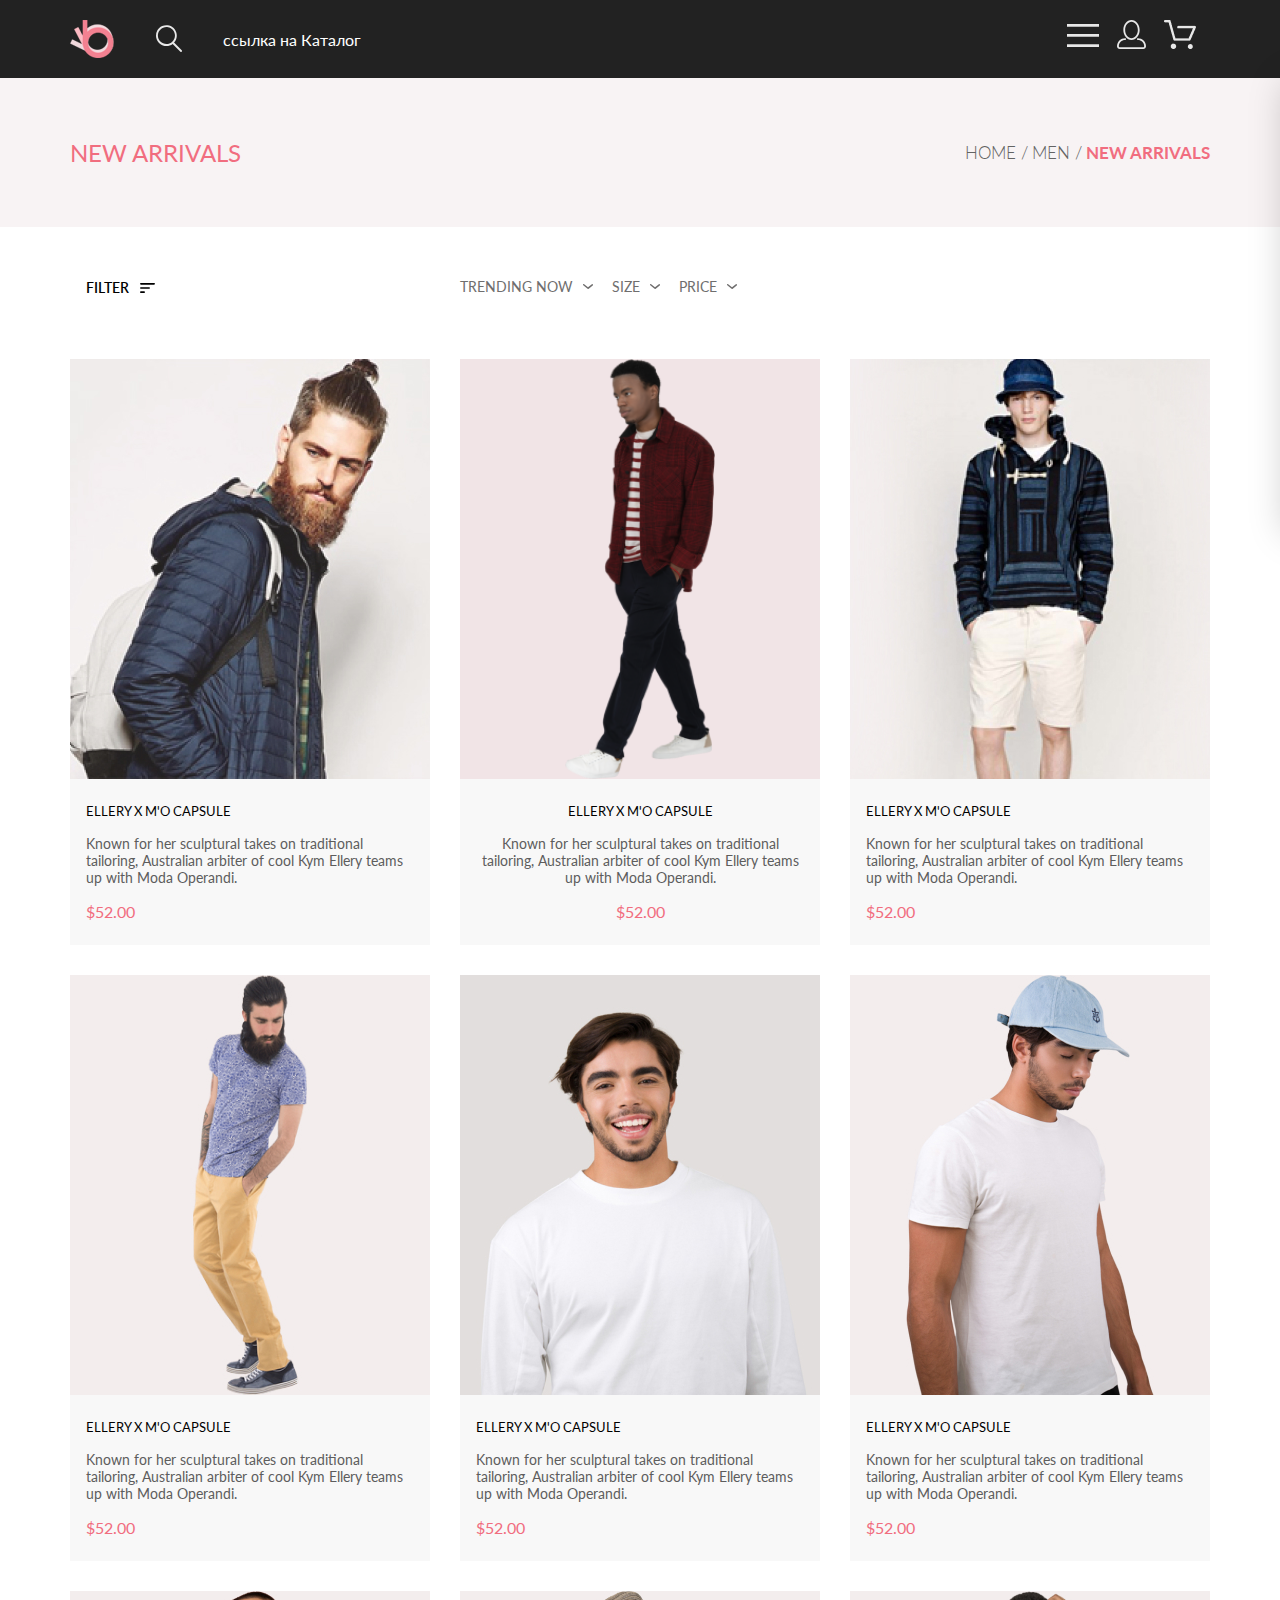
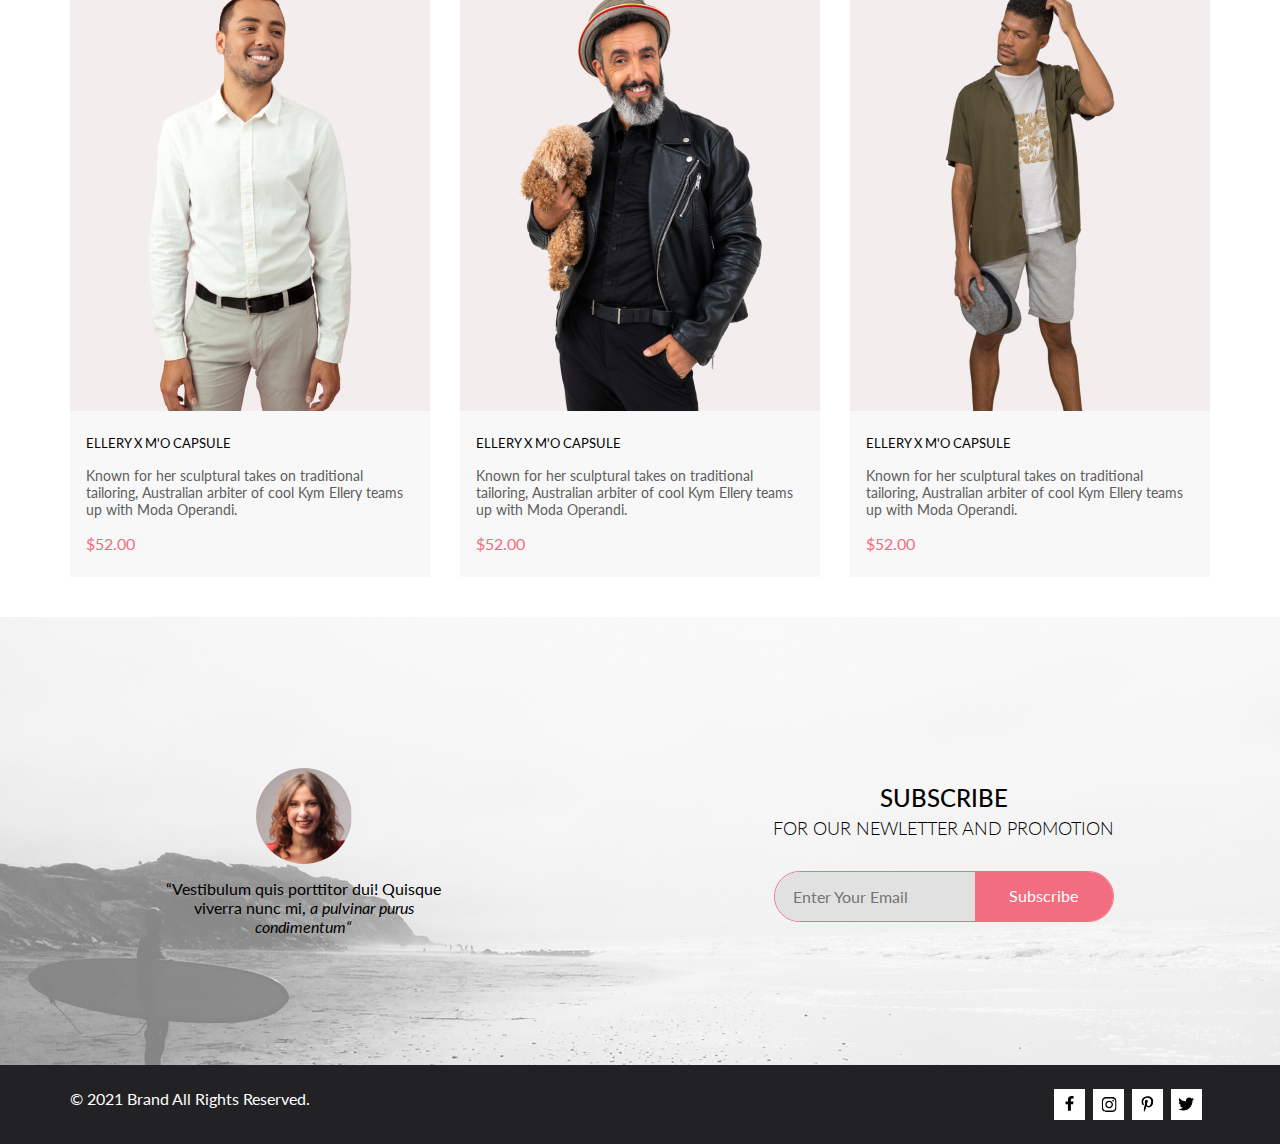
==== commit cca7327b: "29 june" ====
--- a/index.html
+++ b/index.html
@@ -7,23 +7,24 @@
     <meta charset="UTF-8">
     <meta http-equiv="X-UA-Compatible" content="IE=edge">
     <meta name="viewport" content="width=device-width, initial-scale=1.0">
-    <title>Document</title>
+    <title>Brand 2</title>
     <link rel="stylesheet" href="css/style.css">
     <link rel="stylesheet" href="css/reset.css">
 </head>
 <body>
     <div class="box-content">
+        
         <header class="header center">
             <div class="header__left">
                 <a href="index.html" class="logo"><img src="img/logo.svg" alt=""></a>
                 <svg width="27" height="28" viewBox="0 0 27 28" fill="none" xmlns="http://www.w3.org/2000/svg">
                     <path d="M19.0589 17.6249C20.6705 15.8648 21.6275 13.6038 21.769 11.2215C21.9106 8.8392 21.2281 6.48075 19.8362 4.5422C18.4443 2.60365 16.4278 1.20306 14.1252 0.575643C11.8227 -0.0517774 9.37437 0.132183 7.19143 1.09663C5.0085 2.06108 3.22389 3.74727 2.1373 5.87205C1.05071 7.99682 0.728322 10.4308 1.22426 12.7652C1.72021 15.0996 3.00428 17.1922 4.86085 18.6917C6.71741 20.1912 9.0334 21.0063 11.4199 20.9999C13.6723 21.003 15.8638 20.269 17.6599 18.9099L25.4079 26.7169C25.4934 26.806 25.5958 26.8771 25.7091 26.926C25.8225 26.975 25.9444 27.0008 26.0679 27.0019C26.1916 27.0023 26.314 26.9772 26.4276 26.9282C26.5411 26.8792 26.6434 26.8072 26.7279 26.7169C26.9018 26.536 26.999 26.2949 26.999 26.0439C26.999 25.793 26.9018 25.5518 26.7279 25.3709L19.0589 17.6249ZM2.88589 10.4999C2.89873 8.81465 3.41021 7.17089 4.35586 5.77587C5.30151 4.38086 6.63899 3.29703 8.1997 2.66102C9.76042 2.02501 11.4745 1.86529 13.1258 2.202C14.7772 2.53871 16.2919 3.35678 17.479 4.55307C18.6661 5.74935 19.4725 7.27031 19.7965 8.92421C20.1204 10.5781 19.9475 12.2909 19.2995 13.8467C18.6515 15.4024 17.5574 16.7315 16.1551 17.6664C14.7529 18.6013 13.1052 19.1001 11.4199 19.0999C9.14843 19.0891 6.97409 18.1774 5.3741 16.5651C3.77412 14.9527 2.87924 12.7714 2.88589 10.4999Z" fill="#E8E8E8"/>
                     </svg>
-                    
+                    <a class="link-catalog" href="catalog.html">ссылка на Каталог</a>
             </div>
 
             <div class="header__right">
-                <label for="burger"><img src="img/burger.svg" 
+                <label for="burger"><img class="header__burger-img" src="img/burger.svg" 
                     alt="burger-menu"></label>
                 <input id="burger" type="checkbox">
                 <nav class="nav">
@@ -147,6 +148,11 @@
                             </svg>
                             
                     </summary>
+                    <div class="sort__box">
+                        <div class="sort__box_item"><a href="">Modern Color '24</a></div>
+                        <div class="sort__box_item"><a href="">From Paris</a></div>
+                        <div class="sort__box_item"><a href="">ECO Denim</a></div>
+                    </div>
                 </details>
     
                 <details class="sort__details">
@@ -192,7 +198,17 @@
     
         <div class="product-box center">
             <div class="product">
-                <img class="product__img" src="img/product1.jpg" alt="product">
+                <div class="product__img-btn-wrap">
+                    <div class="product__hide-wrapper">
+                        <div class="product__hide-btn">
+                            <svg width="27" height="25" viewBox="0 0 27 25" fill="none" xmlns="http://www.w3.org/2000/svg">
+                                <path d="M5.49847 22.185C5.50635 21.752 5.64091 21.3309 5.88519 20.9748C6.12947 20.6186 6.47261 20.3431 6.87158 20.1828C7.27055 20.0226 7.7076 19.9848 8.12781 20.0741C8.54802 20.1635 8.93269 20.376 9.23358 20.685C9.53447 20.994 9.73817 21.3857 9.81909 21.811C9.90002 22.2363 9.85453 22.6763 9.68842 23.0756C9.52231 23.475 9.24296 23.8161 8.88538 24.0559C8.52779 24.2957 8.10791 24.4237 7.67847 24.4237C7.38956 24.4211 7.10399 24.3611 6.83807 24.2472C6.57216 24.1333 6.3311 23.9676 6.12866 23.7597C5.92623 23.5518 5.76639 23.3057 5.65826 23.0355C5.55013 22.7653 5.49584 22.4763 5.49847 22.185ZM21.3045 24.4237C20.8711 24.4303 20.4453 24.3087 20.0797 24.074C19.7141 23.8393 19.4247 23.5017 19.2471 23.103C19.0696 22.7042 19.0117 22.2618 19.0806 21.8303C19.1496 21.3988 19.3423 20.9971 19.6351 20.6748C19.9278 20.3524 20.3077 20.1236 20.728 20.0165C21.1482 19.9095 21.5903 19.929 21.9997 20.0724C22.4091 20.2159 22.7679 20.4771 23.0317 20.8238C23.2956 21.1706 23.453 21.5877 23.4845 22.0236C23.5269 22.6155 23.3369 23.2004 22.9555 23.6523C22.7706 23.8745 22.5436 24.0574 22.2877 24.1901C22.0319 24.3227 21.7524 24.4025 21.4655 24.4247L21.3045 24.4237ZM8.59351 17.4855C8.38116 17.4851 8.17488 17.414 8.00671 17.2833C7.83855 17.1525 7.71792 16.9694 7.66351 16.7624L3.73651 2.19527H0.978516C0.719001 2.19527 0.470064 2.09128 0.28656 1.90622C0.103056 1.72116 0 1.47018 0 1.20847C0 0.946764 0.103056 0.695782 0.28656 0.510726C0.470064 0.325669 0.719001 0.22168 0.978516 0.22168H4.45752C4.66982 0.222254 4.876 0.293463 5.04413 0.424184C5.21226 0.554905 5.33295 0.737883 5.38751 0.944787L9.31451 15.5119H20.0185L23.5765 7.12665H11.7185C11.459 7.12665 11.2101 7.02266 11.0266 6.83761C10.8431 6.65255 10.74 6.40157 10.74 6.13986C10.74 5.87815 10.8431 5.62717 11.0266 5.44211C11.2101 5.25705 11.459 5.15306 11.7185 5.15306H25.0535C25.2131 5.15352 25.3701 5.19451 25.5099 5.27223C25.6497 5.34995 25.7679 5.46195 25.8535 5.59784C25.9413 5.73569 25.9945 5.89303 26.0084 6.05627C26.0224 6.21951 25.9966 6.38368 25.9335 6.53465L21.5425 16.8935C21.469 17.0684 21.3462 17.2177 21.1895 17.3229C21.0327 17.4281 20.8488 17.4846 20.6605 17.4855H8.59351Z" fill="#FFFFFF"/>
+                                </svg>
+                                Add to Cart
+                        </div>
+                    </div>
+                    <img class="product__img" src="img/product1.jpg" alt="product">
+                </div>
                 <div class="product__content">
                     <a href="#" class="product__name">ELLERY X M'O CAPSULE</a>
                     <p class="product__text">
@@ -202,83 +218,163 @@
                 </div>
             </div>
             <div class="product product__img-pink">
-                <img class="product__img product__img_pink" src="img/product2.png" alt="product">
-                <div class="product__content">
-                    <a href="#" class="product__name">ELLERY X M'O CAPSULE</a>
-                    <p class="product__text">
-                        Known for her sculptural takes on traditional tailoring, Australian arbiter of cool Kym Ellery teams up with Moda Operandi.
-                    </p>
-                    <p class="product__price">$52.00</p>
-                </div>
-            </div>
-    
-            <div class="product">
-                <img class="product__img" src="img/product3.jpg" alt="product">
-                <div class="product__content">
-                    <a href="#" class="product__name">ELLERY X M'O CAPSULE</a>
-                    <p class="product__text">
-                        Known for her sculptural takes on traditional tailoring, Australian arbiter of cool Kym Ellery teams up with Moda Operandi.
-                    </p>
-                    <p class="product__price">$52.00</p>
-                </div>
-            </div>
-
-            <div class="product">
-                <img class="product__img" src="img/product4.jpg" alt="product">
-                <div class="product__content">
-                    <a href="#" class="product__name">ELLERY X M'O CAPSULE</a>
-                    <p class="product__text">
-                        Known for her sculptural takes on traditional tailoring, Australian arbiter of cool Kym Ellery teams up with Moda Operandi.
-                    </p>
-                    <p class="product__price">$52.00</p>
-                </div>
-            </div>
-
-            <div class="product">
-                <img class="product__img" src="img/product5.jpg" alt="product">
-                <div class="product__content">
-                    <a href="#" class="product__name">ELLERY X M'O CAPSULE</a>
-                    <p class="product__text">
-                        Known for her sculptural takes on traditional tailoring, Australian arbiter of cool Kym Ellery teams up with Moda Operandi.
-                    </p>
-                    <p class="product__price">$52.00</p>
-                </div>
-            </div>
-            <div class="product">
-                <img class="product__img" src="img/product6.jpg" alt="product">
-                <div class="product__content">
-                    <a href="#" class="product__name">ELLERY X M'O CAPSULE</a>
-                    <p class="product__text">
-                        Known for her sculptural takes on traditional tailoring, Australian arbiter of cool Kym Ellery teams up with Moda Operandi.
-                    </p>
-                    <p class="product__price">$52.00</p>
-                </div>
-            </div>
-
-            <div class="product">
-                <img class="product__img" src="img/product7.jpg" alt="product">
-                <div class="product__content">
-                    <a href="#" class="product__name">ELLERY X M'O CAPSULE</a>
-                    <p class="product__text">
-                        Known for her sculptural takes on traditional tailoring, Australian arbiter of cool Kym Ellery teams up with Moda Operandi.
-                    </p>
-                    <p class="product__price">$52.00</p>
-                </div>
-            </div>
-
-            <div class="product">
-                <img class="product__img" src="img/product8.jpg" alt="product">
-                <div class="product__content">
-                    <a href="#" class="product__name">ELLERY X M'O CAPSULE</a>
-                    <p class="product__text">
-                        Known for her sculptural takes on traditional tailoring, Australian arbiter of cool Kym Ellery teams up with Moda Operandi.
-                    </p>
-                    <p class="product__price">$52.00</p>
-                </div>
-            </div>
-
-            <div class="product">
-                <img class="product__img" src="img/product9.jpg" alt="product">
+                <div class="product__img-btn-wrap">
+                    <div class="product__hide-wrapper">
+                        <div class="product__hide-btn">
+                            <svg width="27" height="25" viewBox="0 0 27 25" fill="none" xmlns="http://www.w3.org/2000/svg">
+                                <path d="M5.49847 22.185C5.50635 21.752 5.64091 21.3309 5.88519 20.9748C6.12947 20.6186 6.47261 20.3431 6.87158 20.1828C7.27055 20.0226 7.7076 19.9848 8.12781 20.0741C8.54802 20.1635 8.93269 20.376 9.23358 20.685C9.53447 20.994 9.73817 21.3857 9.81909 21.811C9.90002 22.2363 9.85453 22.6763 9.68842 23.0756C9.52231 23.475 9.24296 23.8161 8.88538 24.0559C8.52779 24.2957 8.10791 24.4237 7.67847 24.4237C7.38956 24.4211 7.10399 24.3611 6.83807 24.2472C6.57216 24.1333 6.3311 23.9676 6.12866 23.7597C5.92623 23.5518 5.76639 23.3057 5.65826 23.0355C5.55013 22.7653 5.49584 22.4763 5.49847 22.185ZM21.3045 24.4237C20.8711 24.4303 20.4453 24.3087 20.0797 24.074C19.7141 23.8393 19.4247 23.5017 19.2471 23.103C19.0696 22.7042 19.0117 22.2618 19.0806 21.8303C19.1496 21.3988 19.3423 20.9971 19.6351 20.6748C19.9278 20.3524 20.3077 20.1236 20.728 20.0165C21.1482 19.9095 21.5903 19.929 21.9997 20.0724C22.4091 20.2159 22.7679 20.4771 23.0317 20.8238C23.2956 21.1706 23.453 21.5877 23.4845 22.0236C23.5269 22.6155 23.3369 23.2004 22.9555 23.6523C22.7706 23.8745 22.5436 24.0574 22.2877 24.1901C22.0319 24.3227 21.7524 24.4025 21.4655 24.4247L21.3045 24.4237ZM8.59351 17.4855C8.38116 17.4851 8.17488 17.414 8.00671 17.2833C7.83855 17.1525 7.71792 16.9694 7.66351 16.7624L3.73651 2.19527H0.978516C0.719001 2.19527 0.470064 2.09128 0.28656 1.90622C0.103056 1.72116 0 1.47018 0 1.20847C0 0.946764 0.103056 0.695782 0.28656 0.510726C0.470064 0.325669 0.719001 0.22168 0.978516 0.22168H4.45752C4.66982 0.222254 4.876 0.293463 5.04413 0.424184C5.21226 0.554905 5.33295 0.737883 5.38751 0.944787L9.31451 15.5119H20.0185L23.5765 7.12665H11.7185C11.459 7.12665 11.2101 7.02266 11.0266 6.83761C10.8431 6.65255 10.74 6.40157 10.74 6.13986C10.74 5.87815 10.8431 5.62717 11.0266 5.44211C11.2101 5.25705 11.459 5.15306 11.7185 5.15306H25.0535C25.2131 5.15352 25.3701 5.19451 25.5099 5.27223C25.6497 5.34995 25.7679 5.46195 25.8535 5.59784C25.9413 5.73569 25.9945 5.89303 26.0084 6.05627C26.0224 6.21951 25.9966 6.38368 25.9335 6.53465L21.5425 16.8935C21.469 17.0684 21.3462 17.2177 21.1895 17.3229C21.0327 17.4281 20.8488 17.4846 20.6605 17.4855H8.59351Z" fill="#FFFFFF"/>
+                                </svg>
+                                Add to Cart
+                        </div>
+                    </div>
+                    <img class="product__img product__img_pink" src="img/product2.png" alt="product">
+                </div>
+                <div class="product__content">
+                    <a href="#" class="product__name">ELLERY X M'O CAPSULE</a>
+                    <p class="product__text">
+                        Known for her sculptural takes on traditional tailoring, Australian arbiter of cool Kym Ellery teams up with Moda Operandi.
+                    </p>
+                    <p class="product__price">$52.00</p>
+                </div>
+            </div>
+    
+            <div class="product">
+                <div class="product__img-btn-wrap">
+                    <div class="product__hide-wrapper">
+                        <div class="product__hide-btn">
+                            <svg width="27" height="25" viewBox="0 0 27 25" fill="none" xmlns="http://www.w3.org/2000/svg">
+                                <path d="M5.49847 22.185C5.50635 21.752 5.64091 21.3309 5.88519 20.9748C6.12947 20.6186 6.47261 20.3431 6.87158 20.1828C7.27055 20.0226 7.7076 19.9848 8.12781 20.0741C8.54802 20.1635 8.93269 20.376 9.23358 20.685C9.53447 20.994 9.73817 21.3857 9.81909 21.811C9.90002 22.2363 9.85453 22.6763 9.68842 23.0756C9.52231 23.475 9.24296 23.8161 8.88538 24.0559C8.52779 24.2957 8.10791 24.4237 7.67847 24.4237C7.38956 24.4211 7.10399 24.3611 6.83807 24.2472C6.57216 24.1333 6.3311 23.9676 6.12866 23.7597C5.92623 23.5518 5.76639 23.3057 5.65826 23.0355C5.55013 22.7653 5.49584 22.4763 5.49847 22.185ZM21.3045 24.4237C20.8711 24.4303 20.4453 24.3087 20.0797 24.074C19.7141 23.8393 19.4247 23.5017 19.2471 23.103C19.0696 22.7042 19.0117 22.2618 19.0806 21.8303C19.1496 21.3988 19.3423 20.9971 19.6351 20.6748C19.9278 20.3524 20.3077 20.1236 20.728 20.0165C21.1482 19.9095 21.5903 19.929 21.9997 20.0724C22.4091 20.2159 22.7679 20.4771 23.0317 20.8238C23.2956 21.1706 23.453 21.5877 23.4845 22.0236C23.5269 22.6155 23.3369 23.2004 22.9555 23.6523C22.7706 23.8745 22.5436 24.0574 22.2877 24.1901C22.0319 24.3227 21.7524 24.4025 21.4655 24.4247L21.3045 24.4237ZM8.59351 17.4855C8.38116 17.4851 8.17488 17.414 8.00671 17.2833C7.83855 17.1525 7.71792 16.9694 7.66351 16.7624L3.73651 2.19527H0.978516C0.719001 2.19527 0.470064 2.09128 0.28656 1.90622C0.103056 1.72116 0 1.47018 0 1.20847C0 0.946764 0.103056 0.695782 0.28656 0.510726C0.470064 0.325669 0.719001 0.22168 0.978516 0.22168H4.45752C4.66982 0.222254 4.876 0.293463 5.04413 0.424184C5.21226 0.554905 5.33295 0.737883 5.38751 0.944787L9.31451 15.5119H20.0185L23.5765 7.12665H11.7185C11.459 7.12665 11.2101 7.02266 11.0266 6.83761C10.8431 6.65255 10.74 6.40157 10.74 6.13986C10.74 5.87815 10.8431 5.62717 11.0266 5.44211C11.2101 5.25705 11.459 5.15306 11.7185 5.15306H25.0535C25.2131 5.15352 25.3701 5.19451 25.5099 5.27223C25.6497 5.34995 25.7679 5.46195 25.8535 5.59784C25.9413 5.73569 25.9945 5.89303 26.0084 6.05627C26.0224 6.21951 25.9966 6.38368 25.9335 6.53465L21.5425 16.8935C21.469 17.0684 21.3462 17.2177 21.1895 17.3229C21.0327 17.4281 20.8488 17.4846 20.6605 17.4855H8.59351Z" fill="#FFFFFF"/>
+                                </svg>
+                                Add to Cart
+                        </div>
+                    </div>
+                    <img class="product__img" src="img/product3.jpg" alt="product">
+                </div>
+                <div class="product__content">
+                    <a href="#" class="product__name">ELLERY X M'O CAPSULE</a>
+                    <p class="product__text">
+                        Known for her sculptural takes on traditional tailoring, Australian arbiter of cool Kym Ellery teams up with Moda Operandi.
+                    </p>
+                    <p class="product__price">$52.00</p>
+                </div>
+            </div>
+
+            <div class="product">
+                <div class="product__img-btn-wrap">
+                    <div class="product__hide-wrapper">
+                        <div class="product__hide-btn">
+                            <svg width="27" height="25" viewBox="0 0 27 25" fill="none" xmlns="http://www.w3.org/2000/svg">
+                                <path d="M5.49847 22.185C5.50635 21.752 5.64091 21.3309 5.88519 20.9748C6.12947 20.6186 6.47261 20.3431 6.87158 20.1828C7.27055 20.0226 7.7076 19.9848 8.12781 20.0741C8.54802 20.1635 8.93269 20.376 9.23358 20.685C9.53447 20.994 9.73817 21.3857 9.81909 21.811C9.90002 22.2363 9.85453 22.6763 9.68842 23.0756C9.52231 23.475 9.24296 23.8161 8.88538 24.0559C8.52779 24.2957 8.10791 24.4237 7.67847 24.4237C7.38956 24.4211 7.10399 24.3611 6.83807 24.2472C6.57216 24.1333 6.3311 23.9676 6.12866 23.7597C5.92623 23.5518 5.76639 23.3057 5.65826 23.0355C5.55013 22.7653 5.49584 22.4763 5.49847 22.185ZM21.3045 24.4237C20.8711 24.4303 20.4453 24.3087 20.0797 24.074C19.7141 23.8393 19.4247 23.5017 19.2471 23.103C19.0696 22.7042 19.0117 22.2618 19.0806 21.8303C19.1496 21.3988 19.3423 20.9971 19.6351 20.6748C19.9278 20.3524 20.3077 20.1236 20.728 20.0165C21.1482 19.9095 21.5903 19.929 21.9997 20.0724C22.4091 20.2159 22.7679 20.4771 23.0317 20.8238C23.2956 21.1706 23.453 21.5877 23.4845 22.0236C23.5269 22.6155 23.3369 23.2004 22.9555 23.6523C22.7706 23.8745 22.5436 24.0574 22.2877 24.1901C22.0319 24.3227 21.7524 24.4025 21.4655 24.4247L21.3045 24.4237ZM8.59351 17.4855C8.38116 17.4851 8.17488 17.414 8.00671 17.2833C7.83855 17.1525 7.71792 16.9694 7.66351 16.7624L3.73651 2.19527H0.978516C0.719001 2.19527 0.470064 2.09128 0.28656 1.90622C0.103056 1.72116 0 1.47018 0 1.20847C0 0.946764 0.103056 0.695782 0.28656 0.510726C0.470064 0.325669 0.719001 0.22168 0.978516 0.22168H4.45752C4.66982 0.222254 4.876 0.293463 5.04413 0.424184C5.21226 0.554905 5.33295 0.737883 5.38751 0.944787L9.31451 15.5119H20.0185L23.5765 7.12665H11.7185C11.459 7.12665 11.2101 7.02266 11.0266 6.83761C10.8431 6.65255 10.74 6.40157 10.74 6.13986C10.74 5.87815 10.8431 5.62717 11.0266 5.44211C11.2101 5.25705 11.459 5.15306 11.7185 5.15306H25.0535C25.2131 5.15352 25.3701 5.19451 25.5099 5.27223C25.6497 5.34995 25.7679 5.46195 25.8535 5.59784C25.9413 5.73569 25.9945 5.89303 26.0084 6.05627C26.0224 6.21951 25.9966 6.38368 25.9335 6.53465L21.5425 16.8935C21.469 17.0684 21.3462 17.2177 21.1895 17.3229C21.0327 17.4281 20.8488 17.4846 20.6605 17.4855H8.59351Z" fill="#FFFFFF"/>
+                                </svg>
+                                Add to Cart
+                        </div>
+                    </div>
+                    <img class="product__img" src="img/product4.jpg" alt="product">
+                </div>
+                <div class="product__content">
+                    <a href="#" class="product__name">ELLERY X M'O CAPSULE</a>
+                    <p class="product__text">
+                        Known for her sculptural takes on traditional tailoring, Australian arbiter of cool Kym Ellery teams up with Moda Operandi.
+                    </p>
+                    <p class="product__price">$52.00</p>
+                </div>
+            </div>
+
+            <div class="product">
+                <div class="product__img-btn-wrap">
+                    <div class="product__hide-wrapper">
+                        <div class="product__hide-btn">
+                            <svg width="27" height="25" viewBox="0 0 27 25" fill="none" xmlns="http://www.w3.org/2000/svg">
+                                <path d="M5.49847 22.185C5.50635 21.752 5.64091 21.3309 5.88519 20.9748C6.12947 20.6186 6.47261 20.3431 6.87158 20.1828C7.27055 20.0226 7.7076 19.9848 8.12781 20.0741C8.54802 20.1635 8.93269 20.376 9.23358 20.685C9.53447 20.994 9.73817 21.3857 9.81909 21.811C9.90002 22.2363 9.85453 22.6763 9.68842 23.0756C9.52231 23.475 9.24296 23.8161 8.88538 24.0559C8.52779 24.2957 8.10791 24.4237 7.67847 24.4237C7.38956 24.4211 7.10399 24.3611 6.83807 24.2472C6.57216 24.1333 6.3311 23.9676 6.12866 23.7597C5.92623 23.5518 5.76639 23.3057 5.65826 23.0355C5.55013 22.7653 5.49584 22.4763 5.49847 22.185ZM21.3045 24.4237C20.8711 24.4303 20.4453 24.3087 20.0797 24.074C19.7141 23.8393 19.4247 23.5017 19.2471 23.103C19.0696 22.7042 19.0117 22.2618 19.0806 21.8303C19.1496 21.3988 19.3423 20.9971 19.6351 20.6748C19.9278 20.3524 20.3077 20.1236 20.728 20.0165C21.1482 19.9095 21.5903 19.929 21.9997 20.0724C22.4091 20.2159 22.7679 20.4771 23.0317 20.8238C23.2956 21.1706 23.453 21.5877 23.4845 22.0236C23.5269 22.6155 23.3369 23.2004 22.9555 23.6523C22.7706 23.8745 22.5436 24.0574 22.2877 24.1901C22.0319 24.3227 21.7524 24.4025 21.4655 24.4247L21.3045 24.4237ZM8.59351 17.4855C8.38116 17.4851 8.17488 17.414 8.00671 17.2833C7.83855 17.1525 7.71792 16.9694 7.66351 16.7624L3.73651 2.19527H0.978516C0.719001 2.19527 0.470064 2.09128 0.28656 1.90622C0.103056 1.72116 0 1.47018 0 1.20847C0 0.946764 0.103056 0.695782 0.28656 0.510726C0.470064 0.325669 0.719001 0.22168 0.978516 0.22168H4.45752C4.66982 0.222254 4.876 0.293463 5.04413 0.424184C5.21226 0.554905 5.33295 0.737883 5.38751 0.944787L9.31451 15.5119H20.0185L23.5765 7.12665H11.7185C11.459 7.12665 11.2101 7.02266 11.0266 6.83761C10.8431 6.65255 10.74 6.40157 10.74 6.13986C10.74 5.87815 10.8431 5.62717 11.0266 5.44211C11.2101 5.25705 11.459 5.15306 11.7185 5.15306H25.0535C25.2131 5.15352 25.3701 5.19451 25.5099 5.27223C25.6497 5.34995 25.7679 5.46195 25.8535 5.59784C25.9413 5.73569 25.9945 5.89303 26.0084 6.05627C26.0224 6.21951 25.9966 6.38368 25.9335 6.53465L21.5425 16.8935C21.469 17.0684 21.3462 17.2177 21.1895 17.3229C21.0327 17.4281 20.8488 17.4846 20.6605 17.4855H8.59351Z" fill="#FFFFFF"/>
+                                </svg>
+                                Add to Cart
+                        </div>
+                    </div>
+                    <img class="product__img" src="img/product5.jpg" alt="product">
+                </div>
+                <div class="product__content">
+                    <a href="#" class="product__name">ELLERY X M'O CAPSULE</a>
+                    <p class="product__text">
+                        Known for her sculptural takes on traditional tailoring, Australian arbiter of cool Kym Ellery teams up with Moda Operandi.
+                    </p>
+                    <p class="product__price">$52.00</p>
+                </div>
+            </div>
+            <div class="product">
+                <div class="product__img-btn-wrap">
+                    <div class="product__hide-wrapper">
+                        <div class="product__hide-btn">
+                            <svg width="27" height="25" viewBox="0 0 27 25" fill="none" xmlns="http://www.w3.org/2000/svg">
+                                <path d="M5.49847 22.185C5.50635 21.752 5.64091 21.3309 5.88519 20.9748C6.12947 20.6186 6.47261 20.3431 6.87158 20.1828C7.27055 20.0226 7.7076 19.9848 8.12781 20.0741C8.54802 20.1635 8.93269 20.376 9.23358 20.685C9.53447 20.994 9.73817 21.3857 9.81909 21.811C9.90002 22.2363 9.85453 22.6763 9.68842 23.0756C9.52231 23.475 9.24296 23.8161 8.88538 24.0559C8.52779 24.2957 8.10791 24.4237 7.67847 24.4237C7.38956 24.4211 7.10399 24.3611 6.83807 24.2472C6.57216 24.1333 6.3311 23.9676 6.12866 23.7597C5.92623 23.5518 5.76639 23.3057 5.65826 23.0355C5.55013 22.7653 5.49584 22.4763 5.49847 22.185ZM21.3045 24.4237C20.8711 24.4303 20.4453 24.3087 20.0797 24.074C19.7141 23.8393 19.4247 23.5017 19.2471 23.103C19.0696 22.7042 19.0117 22.2618 19.0806 21.8303C19.1496 21.3988 19.3423 20.9971 19.6351 20.6748C19.9278 20.3524 20.3077 20.1236 20.728 20.0165C21.1482 19.9095 21.5903 19.929 21.9997 20.0724C22.4091 20.2159 22.7679 20.4771 23.0317 20.8238C23.2956 21.1706 23.453 21.5877 23.4845 22.0236C23.5269 22.6155 23.3369 23.2004 22.9555 23.6523C22.7706 23.8745 22.5436 24.0574 22.2877 24.1901C22.0319 24.3227 21.7524 24.4025 21.4655 24.4247L21.3045 24.4237ZM8.59351 17.4855C8.38116 17.4851 8.17488 17.414 8.00671 17.2833C7.83855 17.1525 7.71792 16.9694 7.66351 16.7624L3.73651 2.19527H0.978516C0.719001 2.19527 0.470064 2.09128 0.28656 1.90622C0.103056 1.72116 0 1.47018 0 1.20847C0 0.946764 0.103056 0.695782 0.28656 0.510726C0.470064 0.325669 0.719001 0.22168 0.978516 0.22168H4.45752C4.66982 0.222254 4.876 0.293463 5.04413 0.424184C5.21226 0.554905 5.33295 0.737883 5.38751 0.944787L9.31451 15.5119H20.0185L23.5765 7.12665H11.7185C11.459 7.12665 11.2101 7.02266 11.0266 6.83761C10.8431 6.65255 10.74 6.40157 10.74 6.13986C10.74 5.87815 10.8431 5.62717 11.0266 5.44211C11.2101 5.25705 11.459 5.15306 11.7185 5.15306H25.0535C25.2131 5.15352 25.3701 5.19451 25.5099 5.27223C25.6497 5.34995 25.7679 5.46195 25.8535 5.59784C25.9413 5.73569 25.9945 5.89303 26.0084 6.05627C26.0224 6.21951 25.9966 6.38368 25.9335 6.53465L21.5425 16.8935C21.469 17.0684 21.3462 17.2177 21.1895 17.3229C21.0327 17.4281 20.8488 17.4846 20.6605 17.4855H8.59351Z" fill="#FFFFFF"/>
+                                </svg>
+                                Add to Cart
+                        </div>
+                    </div>
+                    <img class="product__img" src="img/product6.jpg" alt="product">
+                </div>
+                <div class="product__content">
+                    <a href="#" class="product__name">ELLERY X M'O CAPSULE</a>
+                    <p class="product__text">
+                        Known for her sculptural takes on traditional tailoring, Australian arbiter of cool Kym Ellery teams up with Moda Operandi.
+                    </p>
+                    <p class="product__price">$52.00</p>
+                </div>
+            </div>
+
+            <div class="product">
+                <div class="product__img-btn-wrap">
+                    <div class="product__hide-wrapper">
+                        <div class="product__hide-btn">
+                            <svg width="27" height="25" viewBox="0 0 27 25" fill="none" xmlns="http://www.w3.org/2000/svg">
+                                <path d="M5.49847 22.185C5.50635 21.752 5.64091 21.3309 5.88519 20.9748C6.12947 20.6186 6.47261 20.3431 6.87158 20.1828C7.27055 20.0226 7.7076 19.9848 8.12781 20.0741C8.54802 20.1635 8.93269 20.376 9.23358 20.685C9.53447 20.994 9.73817 21.3857 9.81909 21.811C9.90002 22.2363 9.85453 22.6763 9.68842 23.0756C9.52231 23.475 9.24296 23.8161 8.88538 24.0559C8.52779 24.2957 8.10791 24.4237 7.67847 24.4237C7.38956 24.4211 7.10399 24.3611 6.83807 24.2472C6.57216 24.1333 6.3311 23.9676 6.12866 23.7597C5.92623 23.5518 5.76639 23.3057 5.65826 23.0355C5.55013 22.7653 5.49584 22.4763 5.49847 22.185ZM21.3045 24.4237C20.8711 24.4303 20.4453 24.3087 20.0797 24.074C19.7141 23.8393 19.4247 23.5017 19.2471 23.103C19.0696 22.7042 19.0117 22.2618 19.0806 21.8303C19.1496 21.3988 19.3423 20.9971 19.6351 20.6748C19.9278 20.3524 20.3077 20.1236 20.728 20.0165C21.1482 19.9095 21.5903 19.929 21.9997 20.0724C22.4091 20.2159 22.7679 20.4771 23.0317 20.8238C23.2956 21.1706 23.453 21.5877 23.4845 22.0236C23.5269 22.6155 23.3369 23.2004 22.9555 23.6523C22.7706 23.8745 22.5436 24.0574 22.2877 24.1901C22.0319 24.3227 21.7524 24.4025 21.4655 24.4247L21.3045 24.4237ZM8.59351 17.4855C8.38116 17.4851 8.17488 17.414 8.00671 17.2833C7.83855 17.1525 7.71792 16.9694 7.66351 16.7624L3.73651 2.19527H0.978516C0.719001 2.19527 0.470064 2.09128 0.28656 1.90622C0.103056 1.72116 0 1.47018 0 1.20847C0 0.946764 0.103056 0.695782 0.28656 0.510726C0.470064 0.325669 0.719001 0.22168 0.978516 0.22168H4.45752C4.66982 0.222254 4.876 0.293463 5.04413 0.424184C5.21226 0.554905 5.33295 0.737883 5.38751 0.944787L9.31451 15.5119H20.0185L23.5765 7.12665H11.7185C11.459 7.12665 11.2101 7.02266 11.0266 6.83761C10.8431 6.65255 10.74 6.40157 10.74 6.13986C10.74 5.87815 10.8431 5.62717 11.0266 5.44211C11.2101 5.25705 11.459 5.15306 11.7185 5.15306H25.0535C25.2131 5.15352 25.3701 5.19451 25.5099 5.27223C25.6497 5.34995 25.7679 5.46195 25.8535 5.59784C25.9413 5.73569 25.9945 5.89303 26.0084 6.05627C26.0224 6.21951 25.9966 6.38368 25.9335 6.53465L21.5425 16.8935C21.469 17.0684 21.3462 17.2177 21.1895 17.3229C21.0327 17.4281 20.8488 17.4846 20.6605 17.4855H8.59351Z" fill="#FFFFFF"/>
+                                </svg>
+                                Add to Cart
+                        </div>
+                    </div>
+                    <img class="product__img" src="img/product7.jpg" alt="product">
+                </div>
+                <div class="product__content">
+                    <a href="#" class="product__name">ELLERY X M'O CAPSULE</a>
+                    <p class="product__text">
+                        Known for her sculptural takes on traditional tailoring, Australian arbiter of cool Kym Ellery teams up with Moda Operandi.
+                    </p>
+                    <p class="product__price">$52.00</p>
+                </div>
+            </div>
+
+            <div class="product">
+                <div class="product__img-btn-wrap">
+                    <div class="product__hide-wrapper">
+                        <div class="product__hide-btn">
+                            <svg width="27" height="25" viewBox="0 0 27 25" fill="none" xmlns="http://www.w3.org/2000/svg">
+                                <path d="M5.49847 22.185C5.50635 21.752 5.64091 21.3309 5.88519 20.9748C6.12947 20.6186 6.47261 20.3431 6.87158 20.1828C7.27055 20.0226 7.7076 19.9848 8.12781 20.0741C8.54802 20.1635 8.93269 20.376 9.23358 20.685C9.53447 20.994 9.73817 21.3857 9.81909 21.811C9.90002 22.2363 9.85453 22.6763 9.68842 23.0756C9.52231 23.475 9.24296 23.8161 8.88538 24.0559C8.52779 24.2957 8.10791 24.4237 7.67847 24.4237C7.38956 24.4211 7.10399 24.3611 6.83807 24.2472C6.57216 24.1333 6.3311 23.9676 6.12866 23.7597C5.92623 23.5518 5.76639 23.3057 5.65826 23.0355C5.55013 22.7653 5.49584 22.4763 5.49847 22.185ZM21.3045 24.4237C20.8711 24.4303 20.4453 24.3087 20.0797 24.074C19.7141 23.8393 19.4247 23.5017 19.2471 23.103C19.0696 22.7042 19.0117 22.2618 19.0806 21.8303C19.1496 21.3988 19.3423 20.9971 19.6351 20.6748C19.9278 20.3524 20.3077 20.1236 20.728 20.0165C21.1482 19.9095 21.5903 19.929 21.9997 20.0724C22.4091 20.2159 22.7679 20.4771 23.0317 20.8238C23.2956 21.1706 23.453 21.5877 23.4845 22.0236C23.5269 22.6155 23.3369 23.2004 22.9555 23.6523C22.7706 23.8745 22.5436 24.0574 22.2877 24.1901C22.0319 24.3227 21.7524 24.4025 21.4655 24.4247L21.3045 24.4237ZM8.59351 17.4855C8.38116 17.4851 8.17488 17.414 8.00671 17.2833C7.83855 17.1525 7.71792 16.9694 7.66351 16.7624L3.73651 2.19527H0.978516C0.719001 2.19527 0.470064 2.09128 0.28656 1.90622C0.103056 1.72116 0 1.47018 0 1.20847C0 0.946764 0.103056 0.695782 0.28656 0.510726C0.470064 0.325669 0.719001 0.22168 0.978516 0.22168H4.45752C4.66982 0.222254 4.876 0.293463 5.04413 0.424184C5.21226 0.554905 5.33295 0.737883 5.38751 0.944787L9.31451 15.5119H20.0185L23.5765 7.12665H11.7185C11.459 7.12665 11.2101 7.02266 11.0266 6.83761C10.8431 6.65255 10.74 6.40157 10.74 6.13986C10.74 5.87815 10.8431 5.62717 11.0266 5.44211C11.2101 5.25705 11.459 5.15306 11.7185 5.15306H25.0535C25.2131 5.15352 25.3701 5.19451 25.5099 5.27223C25.6497 5.34995 25.7679 5.46195 25.8535 5.59784C25.9413 5.73569 25.9945 5.89303 26.0084 6.05627C26.0224 6.21951 25.9966 6.38368 25.9335 6.53465L21.5425 16.8935C21.469 17.0684 21.3462 17.2177 21.1895 17.3229C21.0327 17.4281 20.8488 17.4846 20.6605 17.4855H8.59351Z" fill="#FFFFFF"/>
+                                </svg>
+                                Add to Cart
+                        </div>
+                    </div>
+                    <img class="product__img" src="img/product8.jpg" alt="product">
+                </div>
+                <div class="product__content">
+                    <a href="#" class="product__name">ELLERY X M'O CAPSULE</a>
+                    <p class="product__text">
+                        Known for her sculptural takes on traditional tailoring, Australian arbiter of cool Kym Ellery teams up with Moda Operandi.
+                    </p>
+                    <p class="product__price">$52.00</p>
+                </div>
+            </div>
+
+            <div class="product">
+                <div class="product__img-btn-wrap">
+                    <div class="product__hide-wrapper">
+                        <div class="product__hide-btn">
+                            <svg width="27" height="25" viewBox="0 0 27 25" fill="none" xmlns="http://www.w3.org/2000/svg">
+                                <path d="M5.49847 22.185C5.50635 21.752 5.64091 21.3309 5.88519 20.9748C6.12947 20.6186 6.47261 20.3431 6.87158 20.1828C7.27055 20.0226 7.7076 19.9848 8.12781 20.0741C8.54802 20.1635 8.93269 20.376 9.23358 20.685C9.53447 20.994 9.73817 21.3857 9.81909 21.811C9.90002 22.2363 9.85453 22.6763 9.68842 23.0756C9.52231 23.475 9.24296 23.8161 8.88538 24.0559C8.52779 24.2957 8.10791 24.4237 7.67847 24.4237C7.38956 24.4211 7.10399 24.3611 6.83807 24.2472C6.57216 24.1333 6.3311 23.9676 6.12866 23.7597C5.92623 23.5518 5.76639 23.3057 5.65826 23.0355C5.55013 22.7653 5.49584 22.4763 5.49847 22.185ZM21.3045 24.4237C20.8711 24.4303 20.4453 24.3087 20.0797 24.074C19.7141 23.8393 19.4247 23.5017 19.2471 23.103C19.0696 22.7042 19.0117 22.2618 19.0806 21.8303C19.1496 21.3988 19.3423 20.9971 19.6351 20.6748C19.9278 20.3524 20.3077 20.1236 20.728 20.0165C21.1482 19.9095 21.5903 19.929 21.9997 20.0724C22.4091 20.2159 22.7679 20.4771 23.0317 20.8238C23.2956 21.1706 23.453 21.5877 23.4845 22.0236C23.5269 22.6155 23.3369 23.2004 22.9555 23.6523C22.7706 23.8745 22.5436 24.0574 22.2877 24.1901C22.0319 24.3227 21.7524 24.4025 21.4655 24.4247L21.3045 24.4237ZM8.59351 17.4855C8.38116 17.4851 8.17488 17.414 8.00671 17.2833C7.83855 17.1525 7.71792 16.9694 7.66351 16.7624L3.73651 2.19527H0.978516C0.719001 2.19527 0.470064 2.09128 0.28656 1.90622C0.103056 1.72116 0 1.47018 0 1.20847C0 0.946764 0.103056 0.695782 0.28656 0.510726C0.470064 0.325669 0.719001 0.22168 0.978516 0.22168H4.45752C4.66982 0.222254 4.876 0.293463 5.04413 0.424184C5.21226 0.554905 5.33295 0.737883 5.38751 0.944787L9.31451 15.5119H20.0185L23.5765 7.12665H11.7185C11.459 7.12665 11.2101 7.02266 11.0266 6.83761C10.8431 6.65255 10.74 6.40157 10.74 6.13986C10.74 5.87815 10.8431 5.62717 11.0266 5.44211C11.2101 5.25705 11.459 5.15306 11.7185 5.15306H25.0535C25.2131 5.15352 25.3701 5.19451 25.5099 5.27223C25.6497 5.34995 25.7679 5.46195 25.8535 5.59784C25.9413 5.73569 25.9945 5.89303 26.0084 6.05627C26.0224 6.21951 25.9966 6.38368 25.9335 6.53465L21.5425 16.8935C21.469 17.0684 21.3462 17.2177 21.1895 17.3229C21.0327 17.4281 20.8488 17.4846 20.6605 17.4855H8.59351Z" fill="#FFFFFF"/>
+                                </svg>
+                                Add to Cart
+                        </div>
+                    </div>
+                    <img class="product__img" src="img/product9.jpg" alt="product">
+                </div>
                 <div class="product__content">
                     <a href="#" class="product__name">ELLERY X M'O CAPSULE</a>
                     <p class="product__text">
--- a/css/style.css
+++ b/css/style.css
@@ -1,7 +1,120 @@
-* {
-  margin: 0;
-  padding: 0;
-  box-sizing: border-box;
+.show-catalog {
+  position: relative;
+}
+.show-catalog__main {
+  padding: 20px 0px 60px 0px;
+  background: #F7F7F7;
+  position: relative;
+}
+.show-catalog__img {
+  display: block;
+  margin: 0 auto;
+}
+.show-catalog__back-fon {
+  height: 700px;
+}
+.show-catalog__item {
+  border: 1px solid #EAEAEA;
+  width: 80%;
+  text-align: center;
+  padding: 64px 0px;
+  position: absolute;
+  background-color: #FFF;
+  top: 50%;
+  left: 10%;
+  z-index: 10;
+}
+.show-catalog__item .sort {
+  justify-content: center;
+}
+.show-catalog__item .hr {
+  width: 60%;
+  margin: 0 auto;
+  height: 2px;
+  background: #EAEAEA;
+  margin-bottom: 65px;
+}
+.show-catalog__item .hr_pink {
+  margin: 12px auto;
+  height: 4px;
+  width: 100px;
+  background: #F16D7F;
+}
+.show-catalog__title {
+  color: #F16D7F;
+  font-size: 14px;
+  font-weight: 300;
+}
+.show-catalog__name {
+  font-size: 14px;
+  font-weight: 300;
+}
+.show-catalog__descr {
+  padding-top: 48px;
+  padding-bottom: 32px;
+  font-size: 14px;
+  font-weight: 300;
+  color: #5E5E5E;
+}
+.show-catalog__price {
+  color: #F16D7F;
+  margin-bottom: 60px;
+}
+.show-catalog__btn-basket {
+  padding: 10px 40px 16px 40px;
+  display: flex;
+  align-items: center;
+  justify-content: center;
+  gap: 10px;
+  width: 210px;
+  margin: 0 auto;
+  border: 1px solid #F16D7F;
+  margin-top: 48px;
+  transition: all 0.3s;
+}
+.show-catalog__btn-basket:hover {
+  box-shadow: 10px 5px 5px #F16D7F;
+}
+.show-catalog__arr {
+  position: absolute;
+  top: 40%;
+  cursor: pointer;
+}
+.show-catalog__arr_left {
+  left: 2%;
+}
+.show-catalog__arr_right {
+  right: 2%;
+  transform: rotate(180deg);
+}
+
+.red {
+  position: absolute;
+  background: red;
+  height: 500px;
+  width: 400px;
+  right: -400px;
+  z-index: 13;
+}
+
+#arr2:checked ~ .red {
+  right: 0px;
+}
+
+#arr1:checked ~ .red {
+  right: 0px;
+}
+
+#arr2 {
+  position: absolute;
+  left: -999999px;
+  visibility: hidden;
+}
+
+#arr1 {
+  position: absolute;
+  left: -999999px;
+  visibility: hidden;
 }
 
 summary {
@@ -14,6 +127,19 @@
 
 body {
   font-family: "Lato", sans-serif;
+}
+
+.center {
+  padding-left: calc(50% - 570px);
+  padding-right: calc(50% - 570px);
+}
+
+a {
+  text-decoration: none;
+}
+
+.link-catalog {
+  color: #FFF;
 }
 
 .header {
@@ -31,6 +157,9 @@
 }
 .header__right img {
   margin-right: 14px;
+}
+.header__burger-img {
+  padding-top: 4px;
 }
 
 #burger {
@@ -54,9 +183,10 @@
   padding: 32px;
   position: absolute;
   box-sizing: border-box;
-  top: 82px;
+  top: 78px;
   right: -232px;
   transition: right 0.3s;
+  z-index: 11;
 }
 .nav__title {
   margin-bottom: 14px;
@@ -78,15 +208,6 @@
 .nav ul {
   list-style: none;
   margin-bottom: 10px;
-}
-
-.center {
-  padding-left: calc(50% - 570px);
-  padding-right: calc(50% - 570px);
-}
-
-a {
-  text-decoration: none;
 }
 
 .filter-sort {
@@ -196,6 +317,16 @@
   background: #fff;
   box-shadow: 6px 4px 35px rgba(0, 0, 0, 0.21);
   padding: 7px 30px 11px 9px;
+  z-index: 2;
+}
+.sort__box_item {
+  width: 130px;
+}
+.sort__box_item a {
+  color: #6F6E6E;
+}
+.sort__box_item:hover a {
+  color: #F16D7F;
 }
 .sort__check {
   display: flex;
@@ -239,10 +370,17 @@
   color: #F16D7F;
 }
 
+.product-box {
+  padding-bottom: 40px;
+  transition: 2s;
+}
+
 .product {
   width: 360px;
   display: flex;
+  position: relative;
   flex-direction: column;
+  transition: 0.5s;
 }
 .product__img {
   height: 420px;
@@ -273,7 +411,37 @@
   color: #F16D7F;
 }
 .product__img-pink {
+  text-align: center;
   background: #F1E4E6;
+}
+.product__hide-wrapper {
+  display: none;
+  background: rgba(33, 22, 22, 0.7);
+  width: 100%;
+  height: 100%;
+  position: absolute;
+}
+.product__hide-btn {
+  display: flex;
+  align-items: center;
+  justify-content: center;
+  color: #FFF;
+  gap: 10px;
+  padding: 10px;
+  width: 210px;
+  border: 1px solid #FFF;
+  position: absolute;
+  top: 44%;
+  left: 22%;
+  cursor: pointer;
+  transition: 1s;
+}
+.product__img-btn-wrap {
+  position: relative;
+}
+
+.product:hover .product__hide-wrapper {
+  display: block;
 }
 
 .subscribe {
